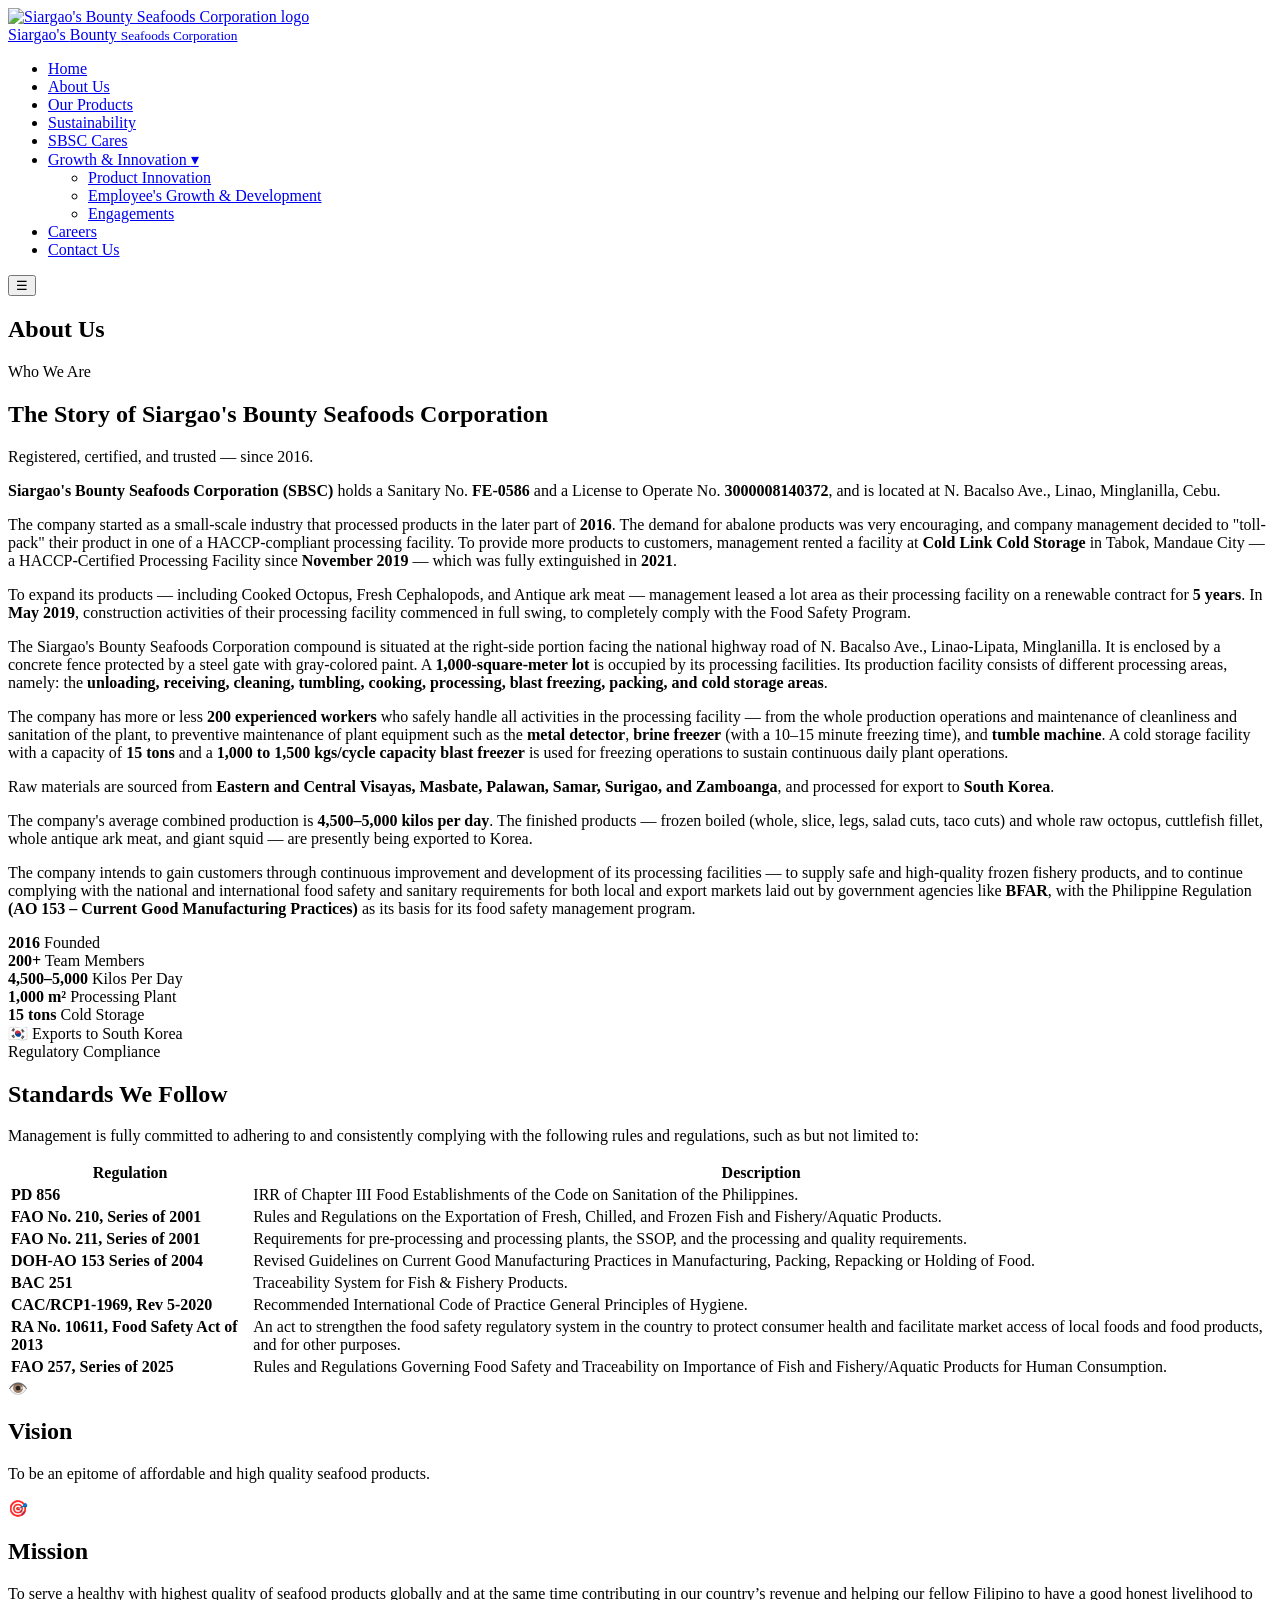
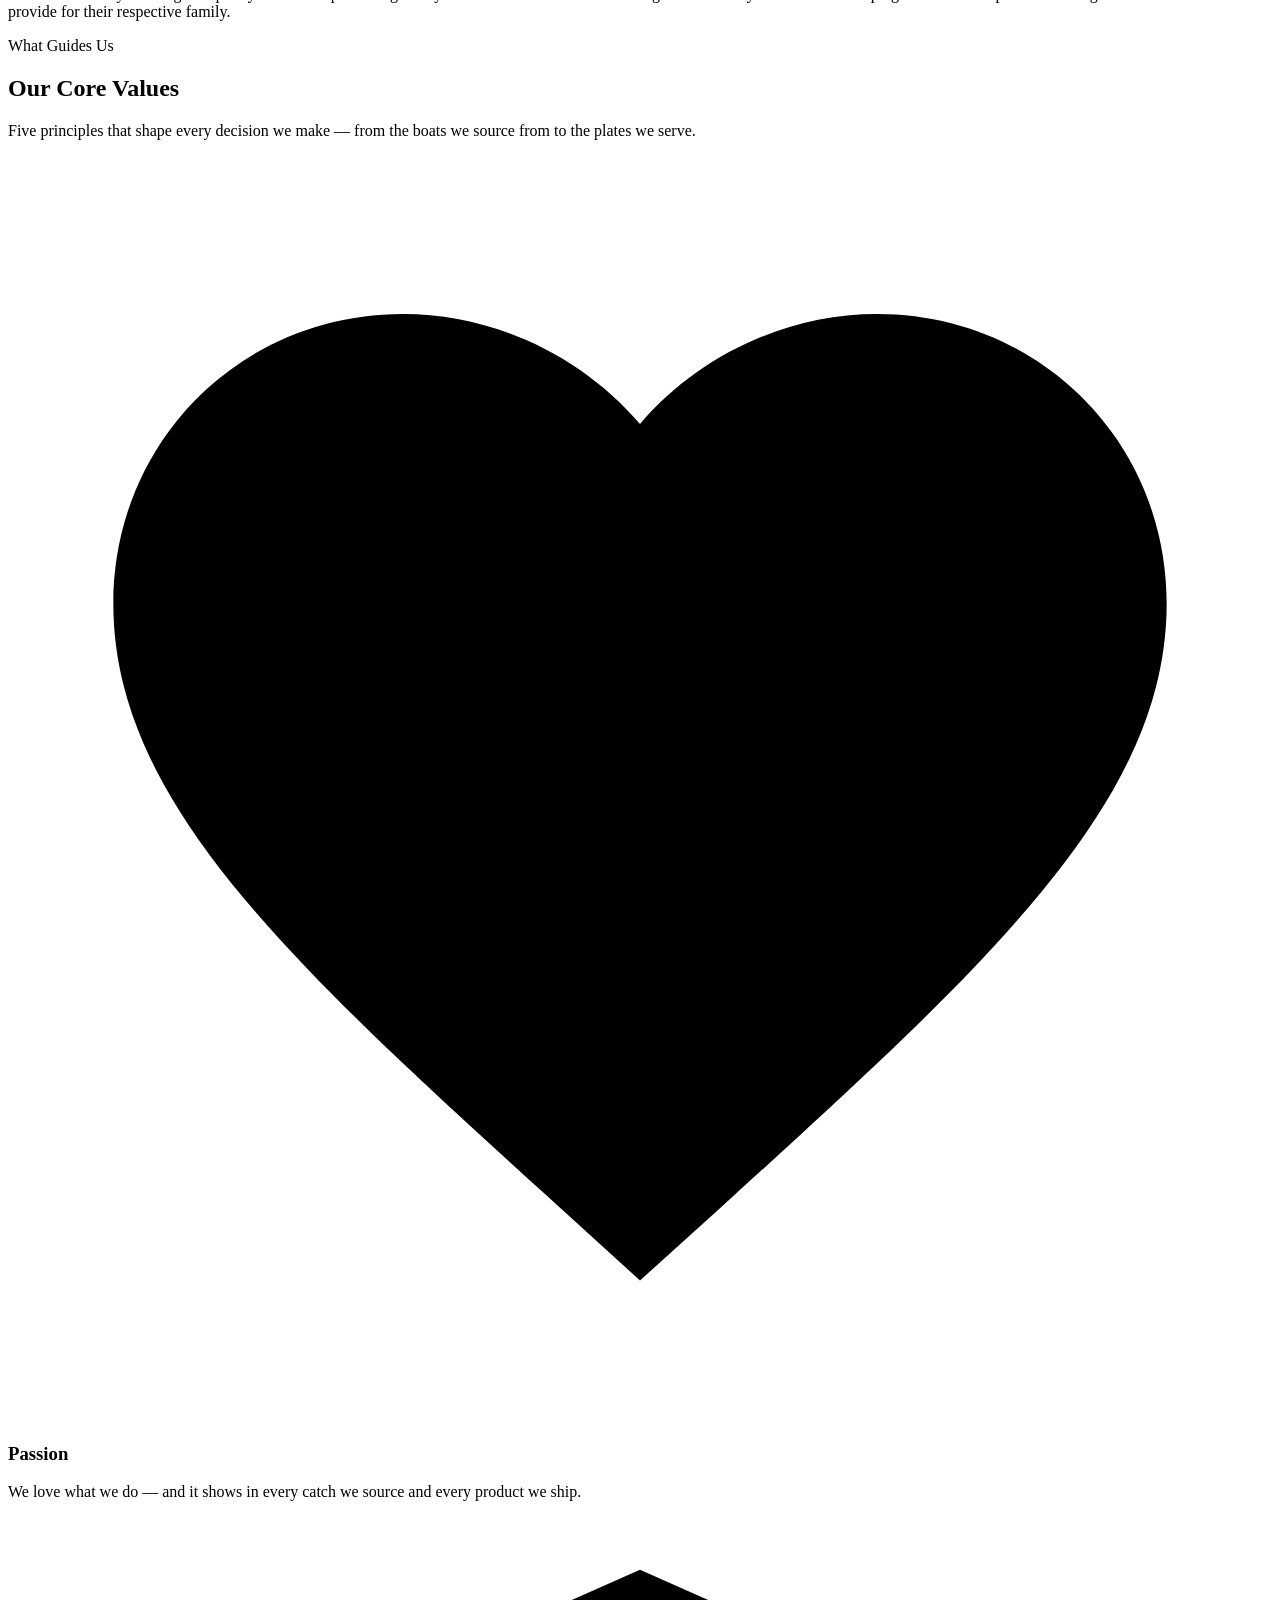
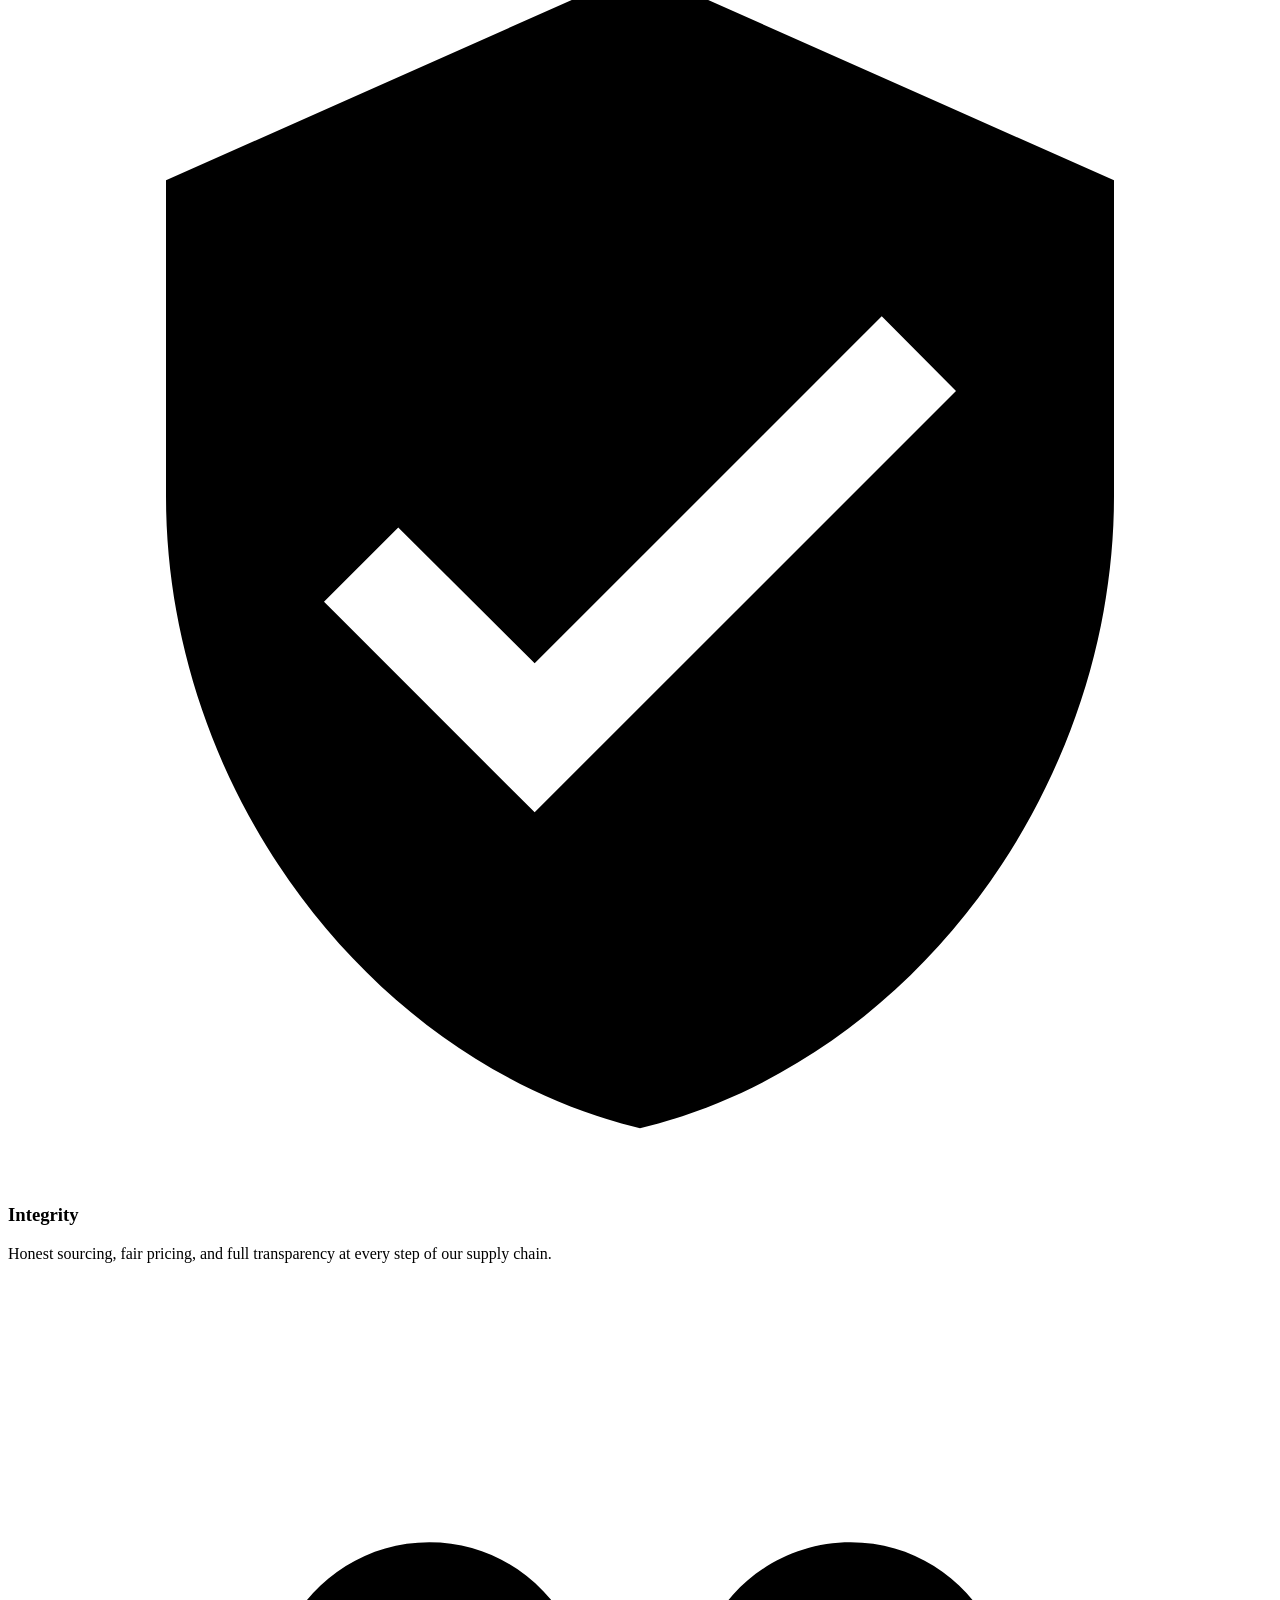
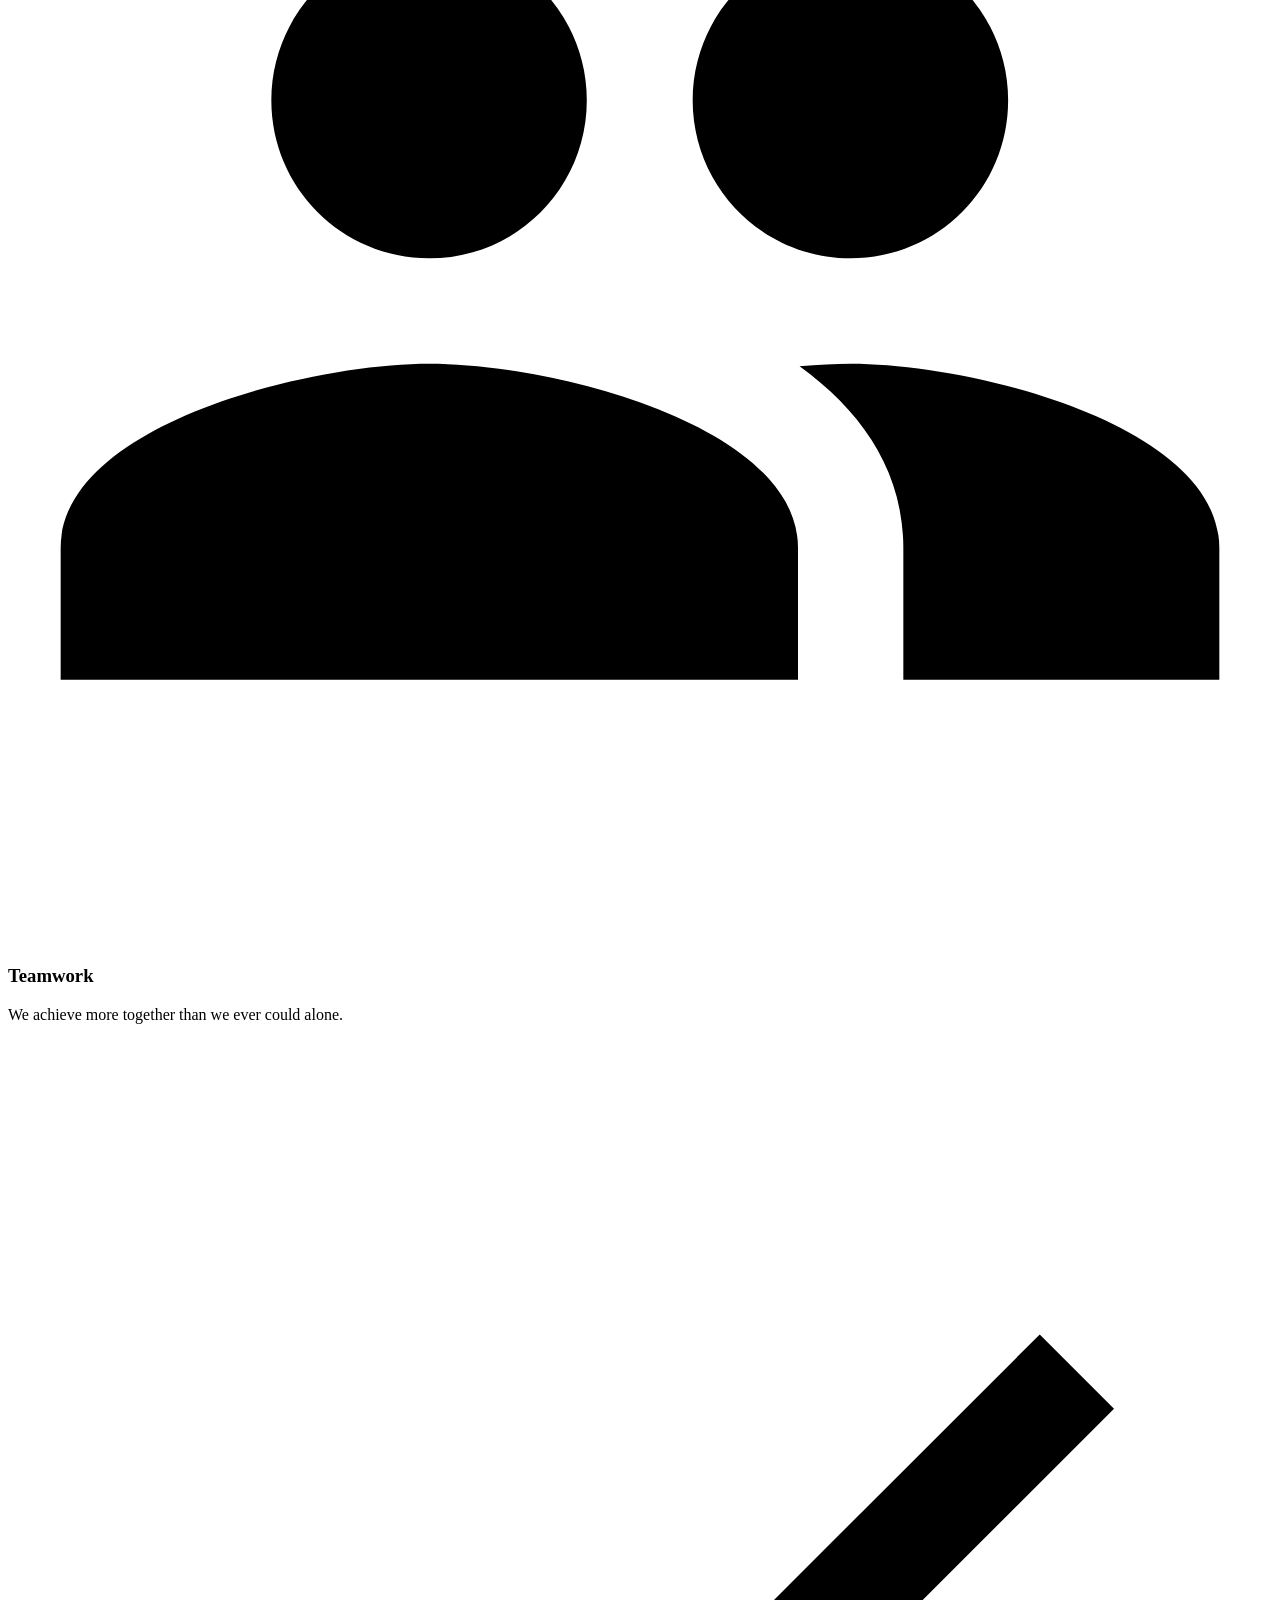
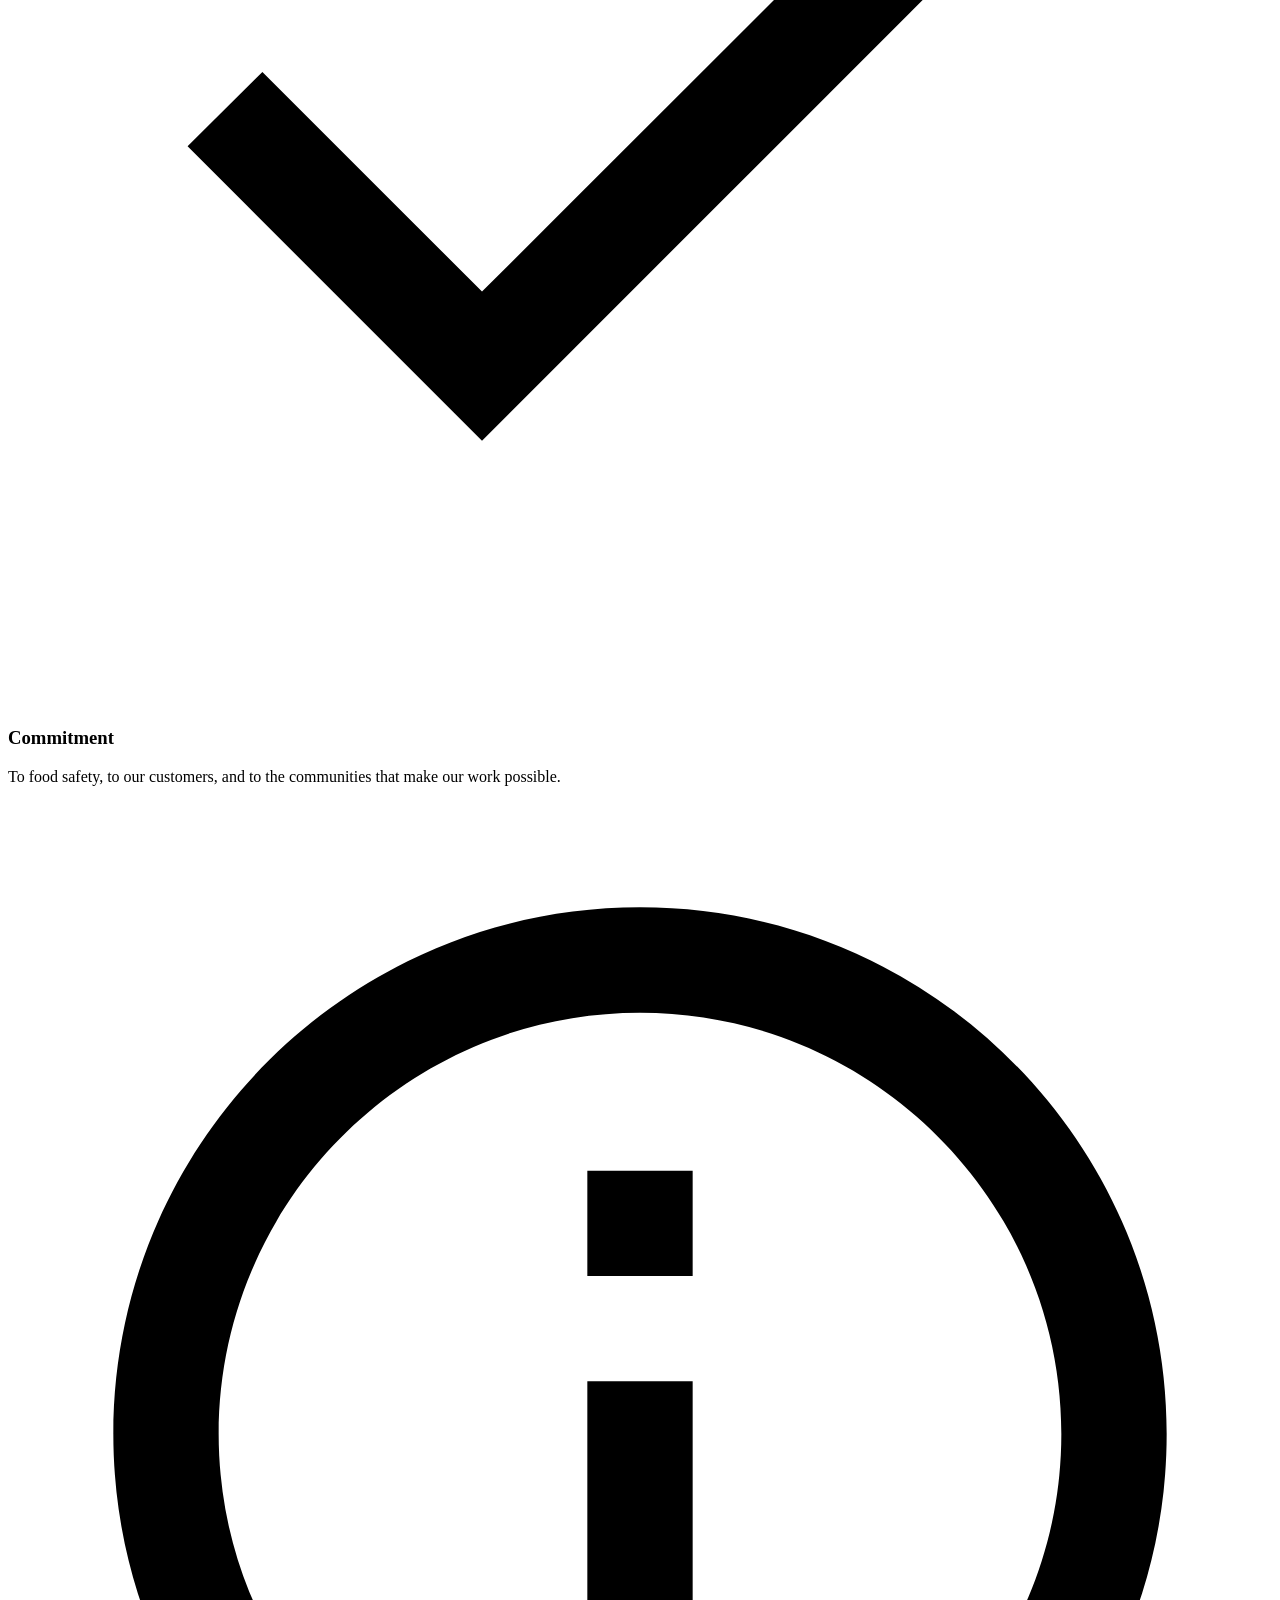
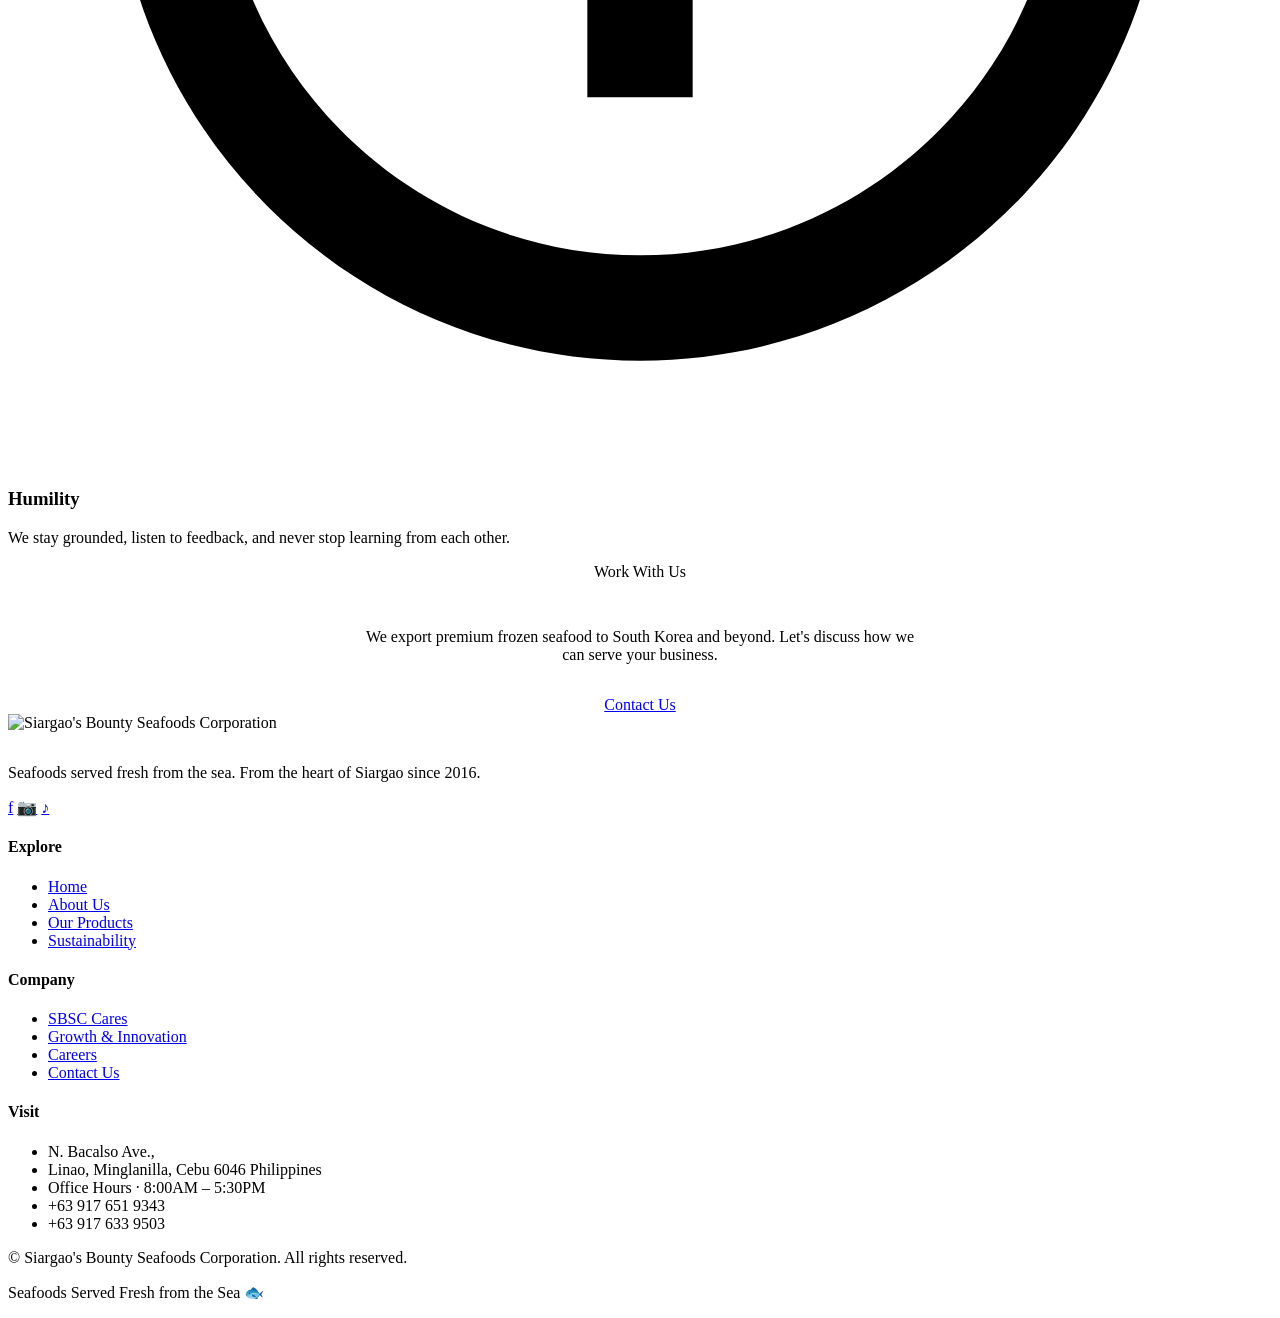
==== about.html @ be19bab7 "Add files via upload" ====
<!DOCTYPE html>
<html lang="en">
<head>
<meta charset="UTF-8" />
<meta name="viewport" content="width=device-width, initial-scale=1.0" />
<title>About Us — Siargao's Bounty Seafoods Corporation</title>
<meta name="description" content="The story of Siargao's Bounty Seafoods Corporation — a HACCP-compliant seafood processor and exporter based in Siargao and Cebu, Philippines." />
<link rel="stylesheet" href="css/style.css" />
</head>
<body>

<!-- HEADER -->
<header>
  <nav>
    <a href="index.html" class="logo">
      <img src="images/logo.png" alt="Siargao's Bounty Seafoods Corporation logo" />
      <div class="logo-text">
        Siargao's <span>Bounty</span>
        <small>Seafoods Corporation</small>
      </div>
    </a>
<ul class="nav-links">
  <li><a href="index.html">Home</a></li>
  <li><a href="about.html" class="active">About Us</a></li>
  <li><a href="products.html">Our Products</a></li>
  <li><a href="sustainability.html">Sustainability</a></li>
  <li><a href="cares.html">SBSC Cares</a></li>
  <li class="nav-dropdown">
    <a href="growth-product.html" class="nav-dropdown-toggle">
      Growth &amp; Innovation <span class="dropdown-caret">▾</span>
    </a>
<ul class="nav-dropdown-menu">
  <li><a href="growth-product.html">Product Innovation</a></li>
  <li><a href="growth-employee.html">Employee's Growth &amp; Development</a></li>
  <li><a href="growth-engage.html">Engagements</a></li>
</ul>
  </li>
  <li><a href="careers.html">Careers</a></li>
  <li><a href="contact.html" class="nav-cta">Contact Us</a></li>
</ul>
    <button class="menu-toggle" aria-label="Menu">☰</button>
  </nav>
</header>

<!-- PAGE HERO -->
<section class="page-hero-simple">
  <div class="container">
    <h1>About Us</h1>
  </div>
</section>

<!-- ⭐ COMPANY STORY ⭐ -->
<section class="about-story">
  <div class="container">
    <div class="section-head reveal">
      <span class="eyebrow">Who We Are</span>
      <h2>The Story of Siargao's Bounty Seafoods Corporation</h2>
      <p>Registered, certified, and trusted — since 2016.</p>
    </div>

    <div class="story-content reveal">

      <p>
        <strong>Siargao's Bounty Seafoods Corporation (SBSC)</strong> holds a Sanitary No. <strong>FE-0586</strong> and a License to Operate No. <strong>3000008140372</strong>, and is located at N. Bacalso Ave., Linao, Minglanilla, Cebu.
      </p>

      <p>
        The company started as a small-scale industry that processed products in the later part of <strong>2016</strong>. The demand for abalone products was very encouraging, and company management decided to "toll-pack" their product in one of a HACCP-compliant processing facility. To provide more products to customers, management rented a facility at <strong>Cold Link Cold Storage</strong> in Tabok, Mandaue City — a HACCP-Certified Processing Facility since <strong>November 2019</strong> — which was fully extinguished in <strong>2021</strong>.
      </p>

      <p>
        To expand its products — including Cooked Octopus, Fresh Cephalopods, and Antique ark meat — management leased a lot area as their processing facility on a renewable contract for <strong>5 years</strong>. In <strong>May 2019</strong>, construction activities of their processing facility commenced in full swing, to completely comply with the Food Safety Program.
      </p>

      <p>
        The Siargao's Bounty Seafoods Corporation compound is situated at the right-side portion facing the national highway road of N. Bacalso Ave., Linao-Lipata, Minglanilla. It is enclosed by a concrete fence protected by a steel gate with gray-colored paint. A <strong>1,000-square-meter lot</strong> is occupied by its processing facilities. Its production facility consists of different processing areas, namely: the <strong>unloading, receiving, cleaning, tumbling, cooking, processing, blast freezing, packing, and cold storage areas</strong>.
      </p>

      <p>
        The company has more or less <strong>200 experienced workers</strong> who safely handle all activities in the processing facility — from the whole production operations and maintenance of cleanliness and sanitation of the plant, to preventive maintenance of plant equipment such as the <strong>metal detector</strong>, <strong>brine freezer</strong> (with a 10–15 minute freezing time), and <strong>tumble machine</strong>. A cold storage facility with a capacity of <strong>15 tons</strong> and a <strong>1,000 to 1,500 kgs/cycle capacity blast freezer</strong> is used for freezing operations to sustain continuous daily plant operations.
      </p>

      <p>
        Raw materials are sourced from <strong>Eastern and Central Visayas, Masbate, Palawan, Samar, Surigao, and Zamboanga</strong>, and processed for export to <strong>South Korea</strong>.
      </p>

      <p>
        The company's average combined production is <strong>4,500–5,000 kilos per day</strong>. The finished products — frozen boiled (whole, slice, legs, salad cuts, taco cuts) and whole raw octopus, cuttlefish fillet, whole antique ark meat, and giant squid — are presently being exported to Korea.
      </p>

      <p>
        The company intends to gain customers through continuous improvement and development of its processing facilities — to supply safe and high-quality frozen fishery products, and to continue complying with the national and international food safety and sanitary requirements for both local and export markets laid out by government agencies like <strong>BFAR</strong>, with the Philippine Regulation <strong>(AO 153 – Current Good Manufacturing Practices)</strong> as its basis for its food safety management program.
      </p>

    </div>

    <!-- Key Stats -->
    <div class="about-stats reveal">
      <div class="stat-card">
        <strong>2016</strong>
        <span>Founded</span>
      </div>
      <div class="stat-card">
        <strong>200+</strong>
        <span>Team Members</span>
      </div>
      <div class="stat-card">
        <strong>4,500–5,000</strong>
        <span>Kilos Per Day</span>
      </div>
      <div class="stat-card">
        <strong>1,000 m²</strong>
        <span>Processing Plant</span>
      </div>
      <div class="stat-card">
        <strong>15 tons</strong>
        <span>Cold Storage</span>
      </div>
      <div class="stat-card">
        <strong>🇰🇷</strong>
        <span>Exports to South Korea</span>
      </div>
    </div>

  </div>
</section>

<!-- ⭐ REGULATORY COMPLIANCE ⭐ -->
<section class="compliance-section">
  <div class="container">
    <div class="section-head reveal">
      <span class="eyebrow">Regulatory Compliance</span>
      <h2>Standards We Follow</h2>
      <p>Management is fully committed to adhering to and consistently complying with the following rules and regulations, such as but not limited to:</p>
    </div>

    <div class="compliance-table-wrap reveal">
      <table class="compliance-table">
        <thead>
          <tr>
            <th>Regulation</th>
            <th>Description</th>
          </tr>
        </thead>
        <tbody>
          <tr>
            <td><strong>PD 856</strong></td>
            <td>IRR of Chapter III Food Establishments of the Code on Sanitation of the Philippines.</td>
          </tr>
          <tr>
            <td><strong>FAO No. 210, Series of 2001</strong></td>
            <td>Rules and Regulations on the Exportation of Fresh, Chilled, and Frozen Fish and Fishery/Aquatic Products.</td>
          </tr>
          <tr>
            <td><strong>FAO No. 211, Series of 2001</strong></td>
            <td>Requirements for pre-processing and processing plants, the SSOP, and the processing and quality requirements.</td>
          </tr>
          <tr>
            <td><strong>DOH-AO 153 Series of 2004</strong></td>
            <td>Revised Guidelines on Current Good Manufacturing Practices in Manufacturing, Packing, Repacking or Holding of Food.</td>
          </tr>
          <tr>
            <td><strong>BAC 251</strong></td>
            <td>Traceability System for Fish &amp; Fishery Products.</td>
          </tr>
          <tr>
            <td><strong>CAC/RCP1-1969, Rev 5-2020</strong></td>
            <td>Recommended International Code of Practice General Principles of Hygiene.</td>
          </tr>
          <tr>
            <td><strong>RA No. 10611, Food Safety Act of 2013</strong></td>
            <td>An act to strengthen the food safety regulatory system in the country to protect consumer health and facilitate market access of local foods and food products, and for other purposes.</td>
          </tr>
          <tr>
            <td><strong>FAO 257, Series of 2025</strong></td>
            <td>Rules and Regulations Governing Food Safety and Traceability on Importance of Fish and Fishery/Aquatic Products for Human Consumption.</td>
          </tr>
        </tbody>
      </table>
    </div>
  </div>
</section>

<!-- ⭐ VISION & MISSION ⭐ -->
<section class="vm-section">
  <div class="container">
    <div class="vm-grid">
      <div class="vm-card reveal">
        <div class="vm-icon">👁️</div>
        <h2>Vision</h2>
        <p>To be an epitome of affordable and high quality seafood products.</p>
      </div>
      <div class="vm-card reveal">
        <div class="vm-icon">🎯</div>
        <h2>Mission</h2>
        <p>To serve a healthy with highest quality of seafood products globally and at the same time contributing in our country’s revenue and helping our fellow Filipino to have a good honest livelihood to provide for their respective family.</p>
      </div>
    </div>
  </div>
</section>

<!-- ⭐ CORE VALUES ⭐ -->
<section class="core-values">
  <div class="container">
    <div class="section-head reveal">
      <span class="eyebrow">What Guides Us</span>
      <h2>Our Core Values</h2>
      <p>Five principles that shape every decision we make — from the boats we source from to the plates we serve.</p>
    </div>

    <div class="values-grid reveal">

      <div class="value-card">
        <div class="value-icon">
          <svg viewBox="0 0 24 24" fill="currentColor"><path d="M12 21.35l-1.45-1.32C5.4 15.36 2 12.28 2 8.5 2 5.42 4.42 3 7.5 3c1.74 0 3.41.81 4.5 2.09C13.09 3.81 14.76 3 16.5 3 19.58 3 22 5.42 22 8.5c0 3.78-3.4 6.86-8.55 11.54L12 21.35z"/></svg>
        </div>
        <h3>Passion</h3>
        <p>We love what we do — and it shows in every catch we source and every product we ship.</p>
      </div>

      <div class="value-card">
        <div class="value-icon">
          <svg viewBox="0 0 24 24" fill="currentColor"><path d="M12 1L3 5v6c0 5.55 3.84 10.74 9 12 5.16-1.26 9-6.45 9-12V5l-9-4zm-2 16l-4-4 1.41-1.41L10 14.17l6.59-6.59L18 9l-8 8z"/></svg>
        </div>
        <h3>Integrity</h3>
        <p>Honest sourcing, fair pricing, and full transparency at every step of our supply chain.</p>
      </div>

      <div class="value-card">
        <div class="value-icon">
          <svg viewBox="0 0 24 24" fill="currentColor"><path d="M16 11c1.66 0 2.99-1.34 2.99-3S17.66 5 16 5c-1.66 0-3 1.34-3 3s1.34 3 3 3zm-8 0c1.66 0 2.99-1.34 2.99-3S9.66 5 8 5C6.34 5 5 6.34 5 8s1.34 3 3 3zm0 2c-2.33 0-7 1.17-7 3.5V19h14v-2.5c0-2.33-4.67-3.5-7-3.5zm8 0c-.29 0-.62.02-.97.05 1.16.84 1.97 1.97 1.97 3.45V19h6v-2.5c0-2.33-4.67-3.5-7-3.5z"/></svg>
        </div>
        <h3>Teamwork</h3>
        <p>We achieve more together than we ever could alone.</p>
      </div>

      <div class="value-card">
        <div class="value-icon">
          <svg viewBox="0 0 24 24" fill="currentColor"><path d="M9 16.17L4.83 12l-1.42 1.41L9 19 21 7l-1.41-1.41z"/></svg>
        </div>
        <h3>Commitment</h3>
        <p>To food safety, to our customers, and to the communities that make our work possible.</p>
      </div>

      <div class="value-card">
        <div class="value-icon">
          <svg viewBox="0 0 24 24" fill="currentColor"><path d="M12 2C6.48 2 2 6.48 2 12s4.48 10 10 10 10-4.48 10-10S17.52 2 12 2zm0 18c-4.41 0-8-3.59-8-8s3.59-8 8-8 8 3.59 8 8-3.59 8-8 8zm-1-5h2v2h-2zm0-8h2v6h-2z" transform="rotate(180 12 12)"/></svg>
        </div>
        <h3>Humility</h3>
        <p>We stay grounded, listen to feedback, and never stop learning from each other.</p>
      </div>

    </div>
  </div>
</section>

<!-- ⭐ CTA ⭐ -->
<section class="bg-ocean">
  <div class="container" style="text-align:center;">
    <span class="eyebrow">Work With Us</span>
    <h2 style="color:white; max-width:720px; margin:0 auto 20px;">Looking For A Reliable Seafood Supplier?</h2>
    <p style="max-width:560px; margin:0 auto 32px;">We export premium frozen seafood to South Korea and beyond. Let's discuss how we can serve your business.</p>
    <a href="contact.html" class="btn btn-primary">Contact Us</a>
  </div>
</section>

<!-- FOOTER -->
<footer>
  <div class="container">
    <div class="footer-grid">
      <div class="footer-brand">
        <img src="images/logo.png" alt="Siargao's Bounty Seafoods Corporation" style="height:80px; width:auto; margin-bottom:16px;" />
        <p>Seafoods served fresh from the sea. From the heart of Siargao since 2016.</p>
        <div class="socials">
          <a href="#" aria-label="Facebook">f</a>
          <a href="#" aria-label="Instagram">📷</a>
          <a href="#" aria-label="TikTok">♪</a>
        </div>
      </div>
      <div>
        <h4>Explore</h4>
        <ul>
          <li><a href="index.html">Home</a></li>
          <li><a href="about.html">About Us</a></li>
          <li><a href="products.html">Our Products</a></li>
          <li><a href="sustainability.html">Sustainability</a></li>
        </ul>
      </div>
      <div>
        <h4>Company</h4>
        <ul>
          <li><a href="cares.html">SBSC Cares</a></li>
          <li><a href="growth-product.html">Growth & Innovation</a></li>
          <li><a href="careers.html">Careers</a></li>
          <li><a href="contact.html">Contact Us</a></li>
        </ul>
      </div>
      <div>
        <h4>Visit</h4>
        <ul>
          <li>N. Bacalso Ave., </li>
          <li>Linao,  Minglanilla, Cebu 6046 Philippines</li>
          <li>Office Hours · 8:00AM – 5:30PM</li>
          <li>+63 917 651 9343</li>
          <li>+63 917 633 9503</li>
        </ul>
      </div>
    </div>
    <div class="footer-bottom">
      <p>© <span id="year"></span> Siargao's Bounty Seafoods Corporation. All rights reserved.</p>
      <p>Seafoods Served Fresh from the Sea 🐟</p>
    </div>
  </div>
</footer>

<script src="js/main.js"></script>
</body>
</html>
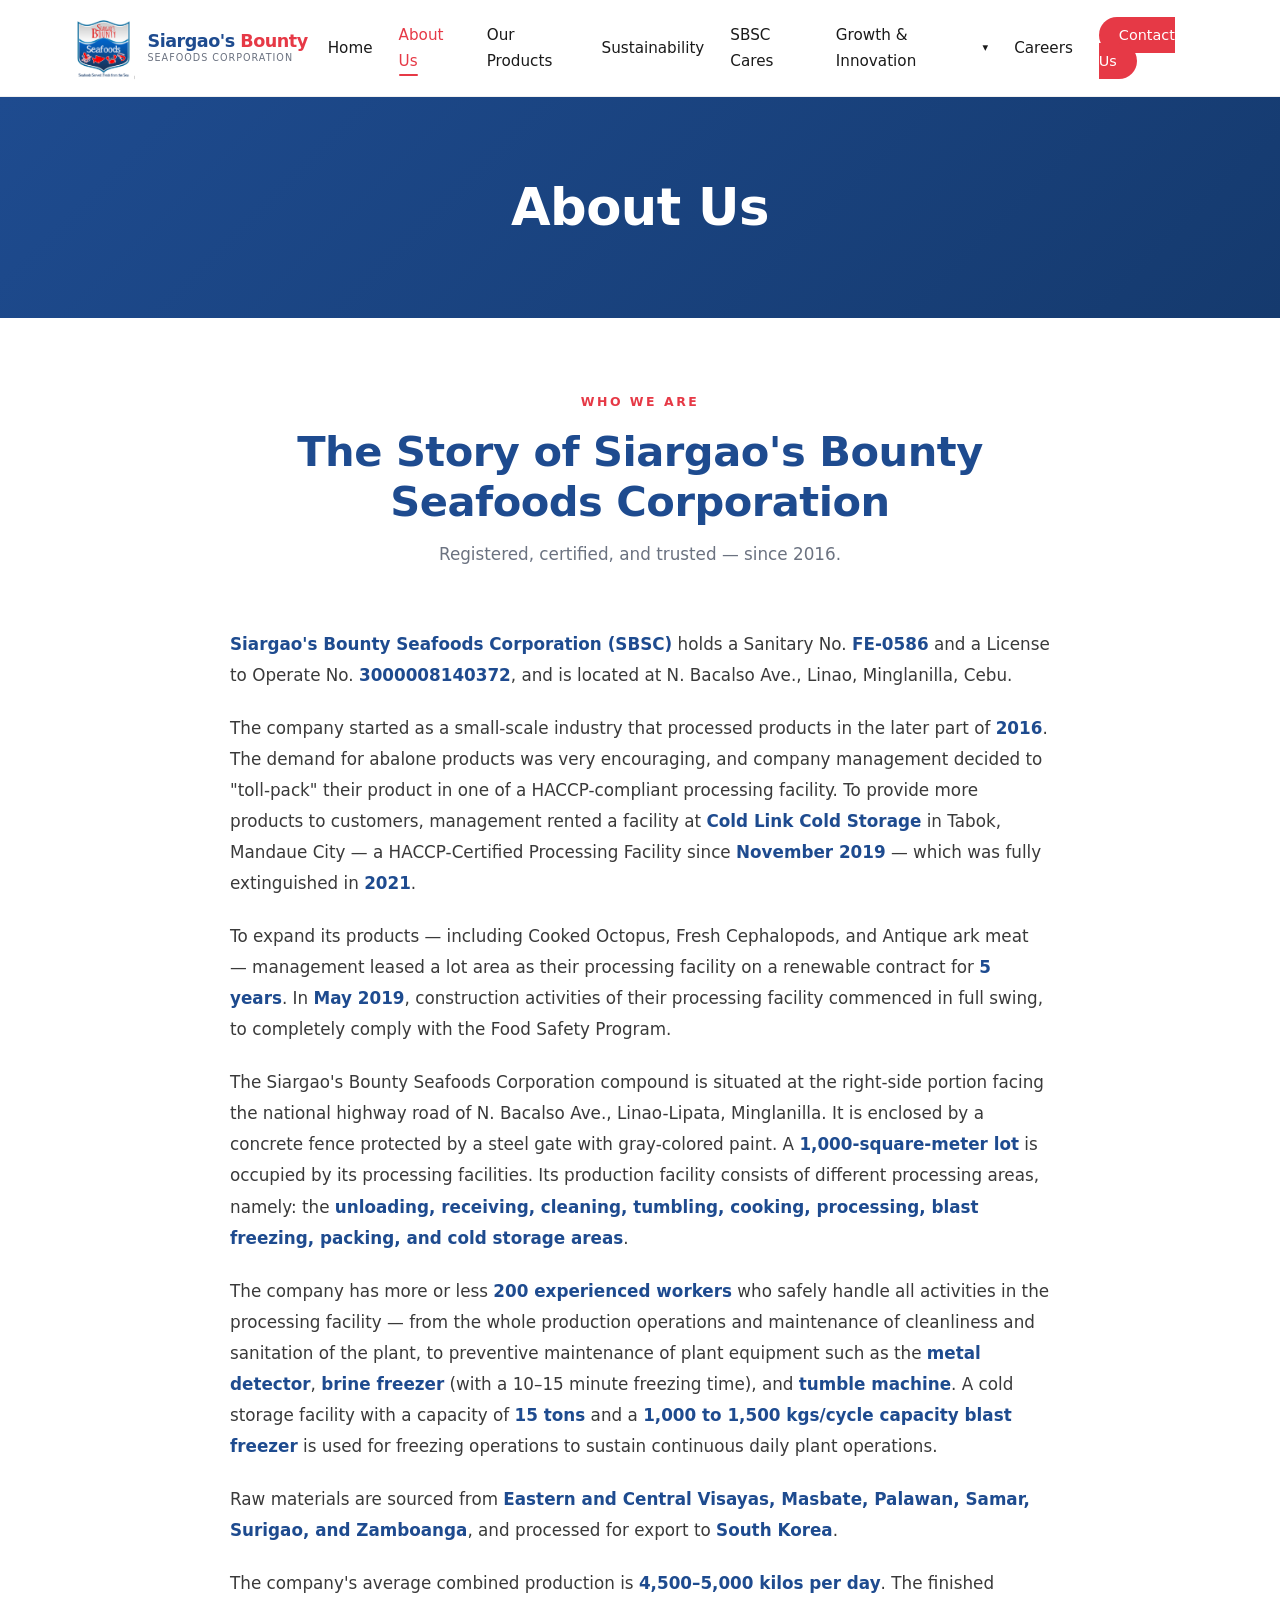
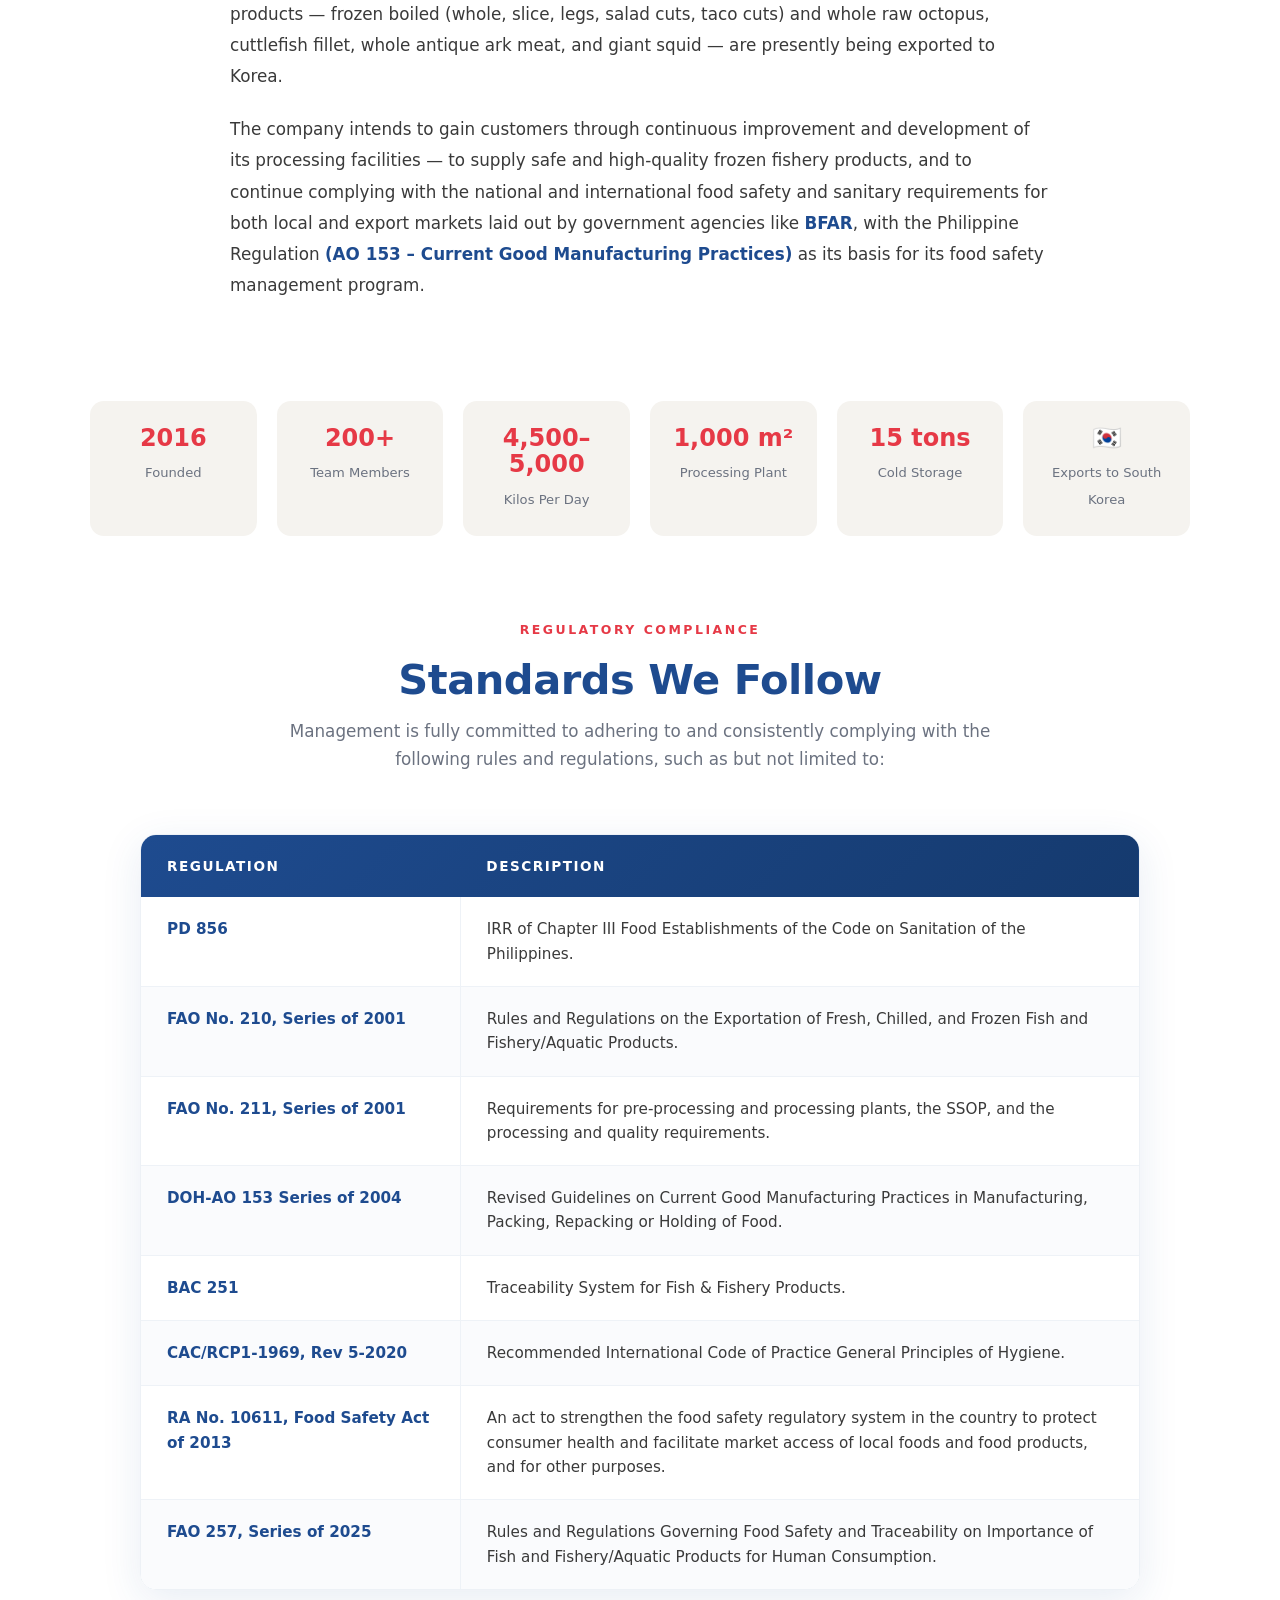
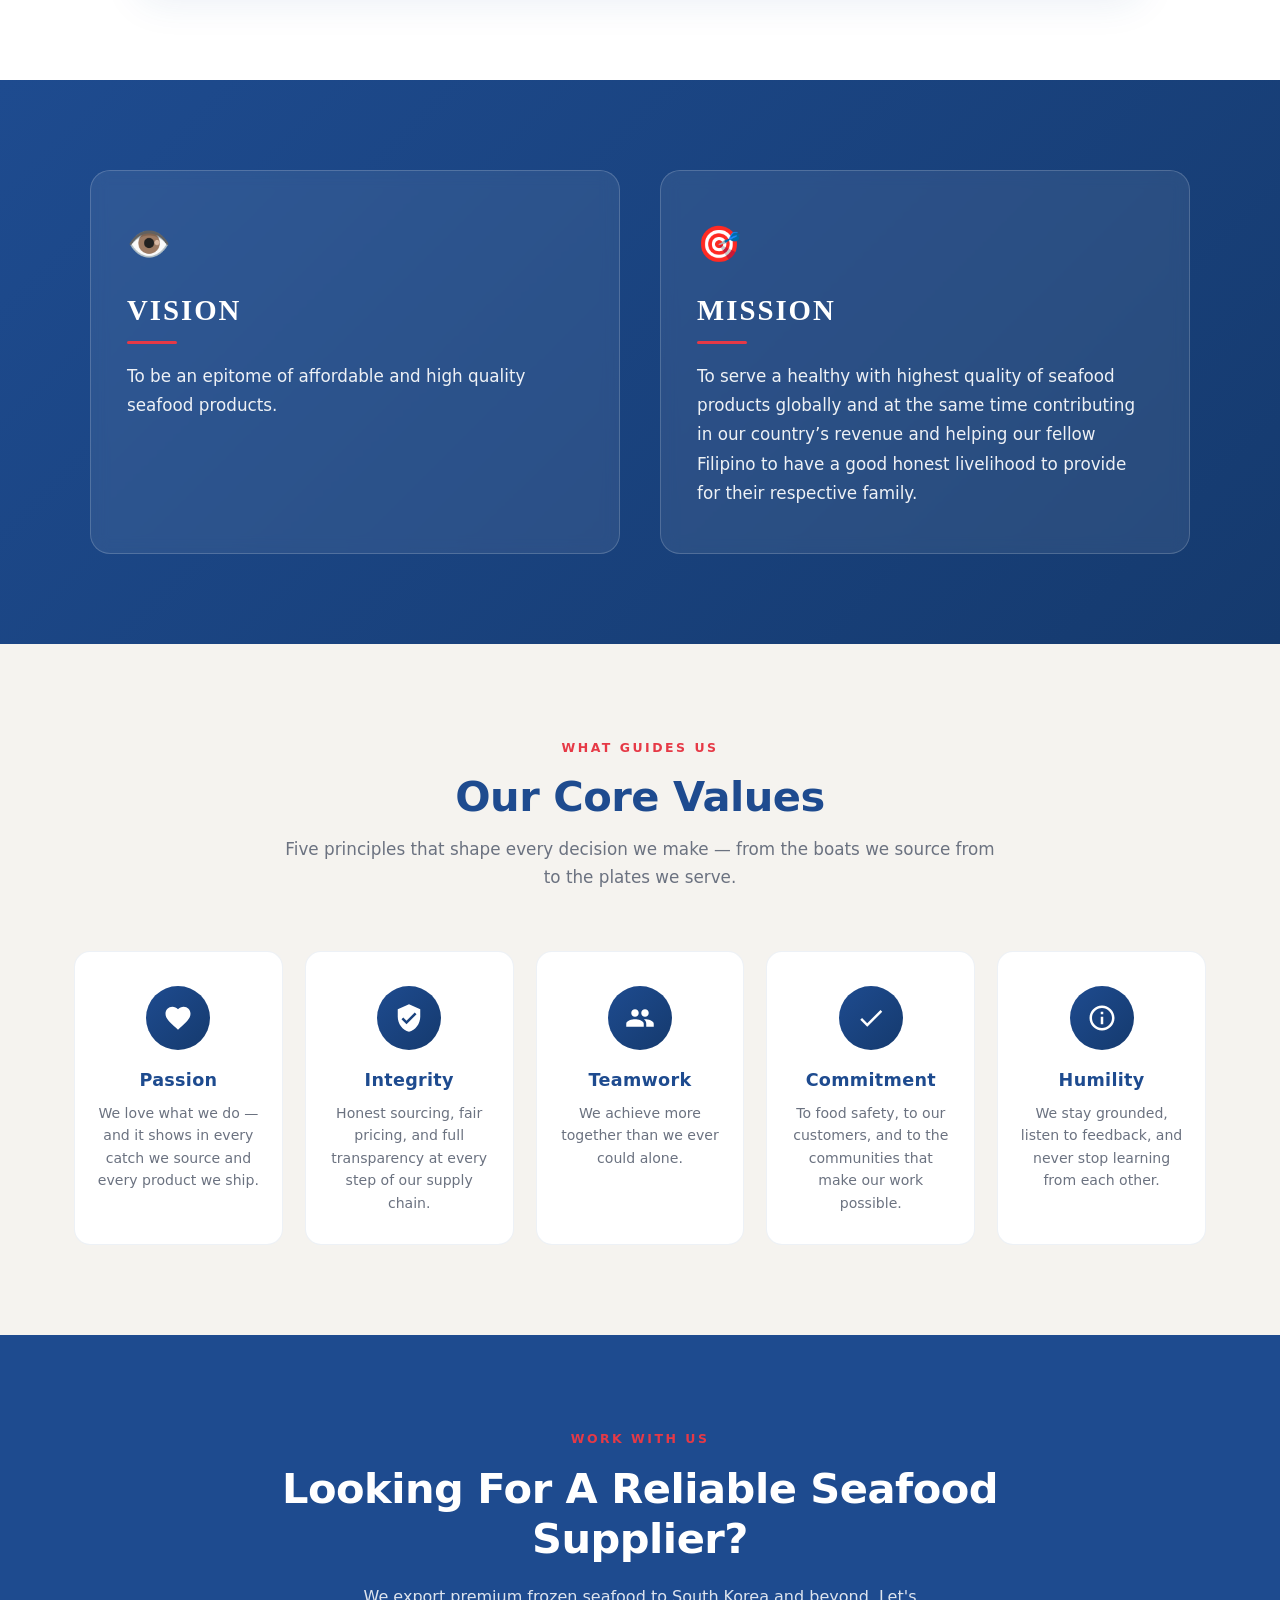
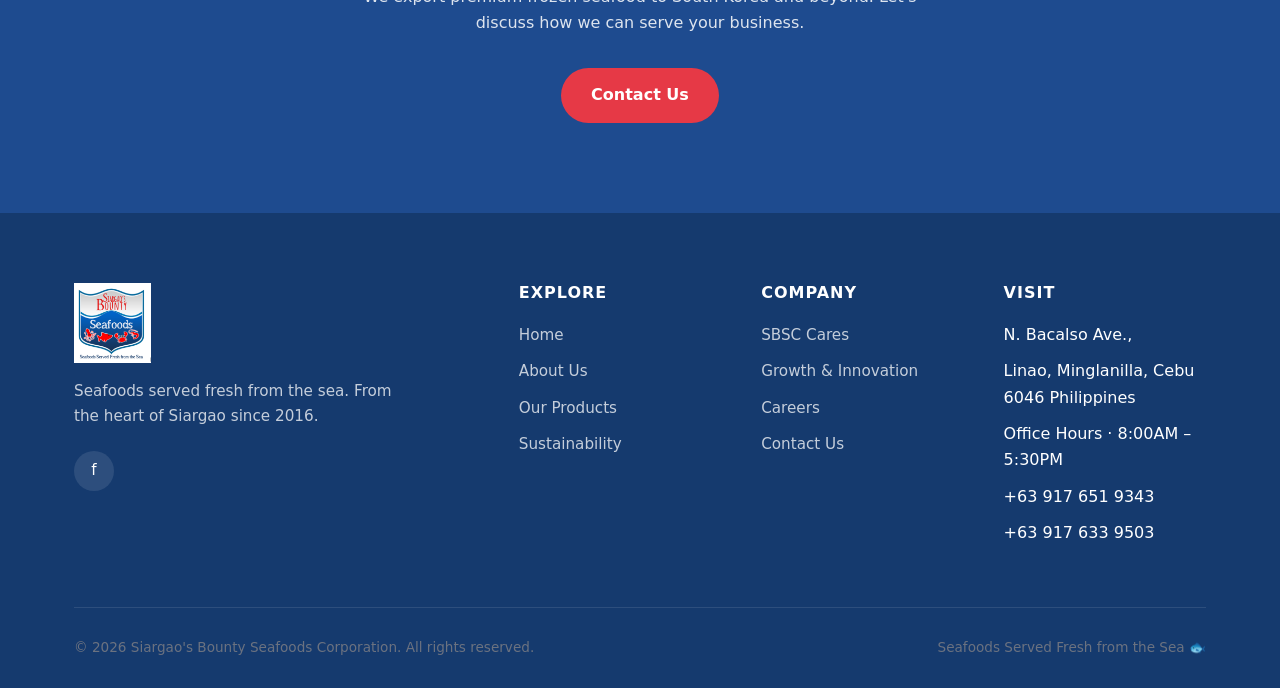
==== commit 5a500804: "Add files via upload" ====
--- a/about.html
+++ b/about.html
@@ -272,9 +272,7 @@
         <img src="images/logo.png" alt="Siargao's Bounty Seafoods Corporation" style="height:80px; width:auto; margin-bottom:16px;" />
         <p>Seafoods served fresh from the sea. From the heart of Siargao since 2016.</p>
         <div class="socials">
-          <a href="#" aria-label="Facebook">f</a>
-          <a href="#" aria-label="Instagram">📷</a>
-          <a href="#" aria-label="TikTok">♪</a>
+           <a href="https://www.facebook.com/share/1DqzZ6yVd7/" target="_blank" rel="noopener" aria-label="Facebook">f</a>
         </div>
       </div>
       <div>
--- a/css/style.css
+++ b/css/style.css
@@ -0,0 +1,2688 @@
+
+
+:root {
+  --ocean: #1e4b8f;         /* logo blue */
+  --ocean-dark: #153a6e;    /* deeper blue */
+  --ocean-light: #2d6bc9;   /* lighter blue */
+  --coral: #e63946;         /* logo red */
+  --coral-dark: #c92a37;    /* darker red */
+  --sand: #f5f3ef;          /* soft cream */
+  --sand-dark: #e8e4dc;
+  --ink: #1a1a1a;
+  --muted: #6b7280;
+  --white: #ffffff;
+  --radius: 14px;
+  --radius-lg: 24px;
+  --shadow: 0 10px 30px rgba(30, 75, 143, 0.15);
+  --shadow-lg: 0 20px 50px rgba(30, 75, 143, 0.22);
+  --transition: 0.3s ease;
+}
+
+* { margin: 0; padding: 0; box-sizing: border-box; }
+html { scroll-behavior: smooth; }
+body {
+  font-family: 'Segoe UI', system-ui, -apple-system, sans-serif;
+  color: var(--ink);
+  background: var(--white);
+  line-height: 1.65;
+}
+img { max-width: 100%; display: block; }
+a { color: inherit; text-decoration: none; }
+ul { list-style: none; }
+
+/* ---------- TYPOGRAPHY ---------- */
+h1, h2, h3, h4 { line-height: 1.2; letter-spacing: -0.5px; }
+h1 { font-size: clamp(2.2rem, 5vw, 3.75rem); font-weight: 800; }
+h2 { font-size: clamp(1.8rem, 3.5vw, 2.6rem); font-weight: 800; color: var(--ocean); }
+h3 { font-size: clamp(1.2rem, 2vw, 1.5rem); font-weight: 700; color: var(--ocean); }
+p { color: var(--muted); }
+
+.eyebrow {
+  color: var(--coral);
+  font-weight: 700;
+  text-transform: uppercase;
+  letter-spacing: 2.5px;
+  font-size: 0.78rem;
+  margin-bottom: 14px;
+  display: inline-block;
+}
+
+/* ---------- LAYOUT ---------- */
+.container { max-width: 1180px; margin: 0 auto; padding: 0 24px; }
+section { padding: 90px 0; }
+.section-head { text-align: center; margin-bottom: 60px; max-width: 720px; margin-left: auto; margin-right: auto; }
+.section-head p { margin-top: 14px; font-size: 1.05rem; }
+
+.bg-sand { background: var(--sand); }
+.bg-ocean { background: var(--ocean); color: white; }
+.bg-ocean h2, .bg-ocean h3, .bg-ocean .eyebrow { color: white; }
+.bg-ocean .eyebrow { color: var(--coral); }
+.bg-ocean p { color: rgba(255,255,255,0.85); }
+
+/* ---------- BUTTONS ---------- */
+.btn {
+  display: inline-block;
+  padding: 14px 30px;
+  border-radius: 999px;
+  font-weight: 600;
+  font-size: 1rem;
+  transition: all var(--transition);
+  cursor: pointer;
+  border: none;
+  text-align: center;
+}
+.btn-primary { background: var(--coral); color: white; }
+.btn-primary:hover { background: var(--coral-dark); transform: translateY(-2px); box-shadow: 0 8px 20px rgba(255,107,74,0.4); }
+.btn-ghost { background: transparent; color: white; border: 2px solid rgba(255,255,255,0.7); }
+.btn-ghost:hover { background: rgba(255,255,255,0.15); }
+.btn-outline { background: transparent; color: var(--ocean); border: 2px solid var(--ocean); }
+.btn-outline:hover { background: var(--ocean); color: white; }
+.btn-row { display: flex; gap: 14px; flex-wrap: wrap; }
+
+/* ---------- HEADER / NAV ---------- */
+header {
+  position: sticky; top: 0; z-index: 1000;
+  background: rgba(255,255,255,0.97);
+  backdrop-filter: blur(10px);
+  border-bottom: 1px solid rgba(0,0,0,0.06);
+}
+nav {
+  max-width: 1180px; margin: 0 auto;
+  display: flex; align-items: center; justify-content: space-between;
+  padding: 16px 24px;
+  gap: 20px;
+}
+.logo {
+  display: flex;
+  align-items: center;
+  gap: 12px;
+  flex-shrink: 0;
+  text-decoration: none;
+}
+.logo img {
+  height: 64px;
+  width: auto;
+  display: block;
+}
+.logo-text {
+  font-size: 1.1rem;
+  font-weight: 800;
+  color: var(--ocean);
+  line-height: 1.1;
+  letter-spacing: -0.5px;
+}
+.logo-text span { color: var(--coral); }
+.logo-text small {
+  display: block;
+  font-size: 0.6rem;
+  font-weight: 500;
+  color: var(--muted);
+  letter-spacing: 1px;
+  text-transform: uppercase;
+  margin-top: 2px;
+}
+
+@media (max-width: 520px) {
+  .logo img { height: 48px; }
+  .logo-text { font-size: 0.95rem; }
+}
+
+.nav-links { display: flex; gap: 26px; align-items: center; }
+.nav-links a {
+  font-weight: 500; font-size: 0.95rem;
+  color: var(--ink); transition: color var(--transition);
+  position: relative;
+}
+.nav-links a:hover, .nav-links a.active { color: var(--coral); }
+.nav-links a.active::after {
+  content: ''; position: absolute;
+  bottom: -6px; left: 0; right: 0;
+  height: 2px; background: var(--coral); border-radius: 2px;
+}
+.nav-cta {
+  background: var(--coral); color: white !important;
+  padding: 10px 20px; border-radius: 999px;
+  font-weight: 600; font-size: 0.9rem !important;
+}
+.nav-cta:hover { background: var(--coral-dark); }
+.nav-cta::after { display: none !important; }
+
+.menu-toggle {
+  display: none;
+  font-size: 1.6rem;
+  background: none; border: none; cursor: pointer;
+  color: var(--ocean);
+}
+
+/* ---------- BANNER HERO (Home) ---------- */
+.banner-hero {
+  width: 100%;
+  padding: 24px;
+  background: #ffffff;
+  display: flex;
+  justify-content: center;
+  align-items: center;
+}
+
+.banner-hero-inner {
+  width: 100%;
+  max-width: 1100px; /* keeps it sharp — don't stretch beyond this */
+  border-radius: 14px;
+  overflow: hidden;
+  box-shadow: 0 15px 40px rgba(30, 75, 143, 0.18);
+}
+
+.banner-hero-inner img {
+  width: 100%;
+  height: auto;
+  display: block;
+}
+
+/* On mobile: let it breathe a bit more */
+@media (max-width: 700px) {
+  .banner-hero {
+    padding: 16px;
+  }
+  .banner-hero-inner {
+    border-radius: 10px;
+  }
+}
+.page-hero-simple {
+  background: linear-gradient(135deg, #1e4b8f 0%, #153a6e 100%);
+  padding: 80px 24px;
+  text-align: center;
+}
+
+.page-hero-simple h1 {
+  color: white;
+  font-size: clamp(2rem, 5vw, 3.2rem);
+  font-weight: 800;
+  letter-spacing: -0.5px;
+  margin: 0;
+}
+
+@media (max-width: 700px) {
+  .page-hero-simple {
+    padding: 60px 20px;
+  }
+}
+
+/* ---------- PHOTO GALLERY GRID ---------- */
+.gallery-grid {
+  display: grid;
+  gap: 22px;
+  grid-template-columns: repeat(auto-fit, minmax(280px, 1fr));
+}
+.gallery-item {
+  position: relative;
+  border-radius: var(--radius);
+  overflow: hidden;
+  background: var(--sand);
+  box-shadow: var(--shadow);
+  transition: transform var(--transition), box-shadow var(--transition);
+  cursor: pointer;
+}
+.gallery-item:hover { transform: translateY(-6px); box-shadow: var(--shadow-lg); }
+.gallery-item img {
+  width: 100%; height: 260px;
+  object-fit: cover;
+  transition: transform 0.5s ease;
+}
+.gallery-item:hover img { transform: scale(1.06); }
+.gallery-caption {
+  padding: 20px 22px 24px;
+  background: white;
+}
+.gallery-caption h4 {
+  color: var(--ocean); font-size: 1.1rem;
+  margin-bottom: 6px; font-weight: 700;
+}
+.gallery-caption p {
+  font-size: 0.9rem; color: var(--muted);
+  line-height: 1.55; margin: 0;
+}
+.gallery-caption .price {
+  display: inline-block;
+  margin-top: 10px;
+  font-weight: 700;
+  color: var(--coral);
+  font-size: 1.05rem;
+}
+.gallery-caption .tag {
+  display: inline-block;
+  font-size: 0.7rem;
+  background: var(--sand);
+  color: var(--ocean);
+  padding: 3px 10px;
+  border-radius: 999px;
+  margin-top: 10px;
+  font-weight: 600;
+  letter-spacing: 0.5px;
+  text-transform: uppercase;
+}
+
+/* Masonry-style featured gallery */
+.featured-gallery {
+  display: grid;
+  grid-template-columns: repeat(4, 1fr);
+  grid-auto-rows: 200px;
+  gap: 16px;
+}
+.featured-gallery .item {
+  position: relative;
+  overflow: hidden;
+  border-radius: var(--radius);
+  cursor: pointer;
+}
+.featured-gallery .item img {
+  width: 100%; height: 100%;
+  object-fit: cover;
+  transition: transform 0.5s ease;
+}
+.featured-gallery .item:hover img { transform: scale(1.08); }
+.featured-gallery .item .overlay {
+  position: absolute;
+  inset: 0;
+  background: linear-gradient(transparent 40%, rgba(10,61,98,0.9));
+  display: flex; align-items: flex-end;
+  padding: 20px;
+  color: white;
+  opacity: 0;
+  transition: opacity var(--transition);
+}
+.featured-gallery .item:hover .overlay { opacity: 1; }
+.featured-gallery .item .overlay h4 { color: white; font-size: 1rem; }
+.featured-gallery .item .overlay p { color: rgba(255,255,255,0.85); font-size: 0.85rem; margin: 0; }
+
+.featured-gallery .item.tall { grid-row: span 2; }
+.featured-gallery .item.wide { grid-column: span 2; }
+
+/* ---------- ABOUT / CONTENT SPLIT ---------- */
+.split {
+  display: grid;
+  gap: 60px;
+  align-items: center;
+  grid-template-columns: 1fr 1fr;
+}
+.split.reverse { direction: rtl; }
+.split.reverse > * { direction: ltr; }
+.split-img {
+  border-radius: var(--radius-lg);
+  overflow: hidden;
+  box-shadow: var(--shadow);
+  aspect-ratio: 4/3;
+}
+.split-img img { width: 100%; height: 100%; object-fit: cover; }
+.split-text h2 { margin-bottom: 18px; }
+.split-text p { margin-bottom: 16px; }
+
+/* ---------- STATS ---------- */
+.stats {
+  display: grid;
+  grid-template-columns: repeat(auto-fit, minmax(140px, 1fr));
+  gap: 30px;
+  margin-top: 40px;
+}
+.stat { text-align: center; }
+.stat strong {
+  display: block;
+  font-size: clamp(1.8rem, 4vw, 2.5rem);
+  color: var(--coral);
+  font-weight: 800;
+  line-height: 1;
+  margin-bottom: 8px;
+}
+.stat span { color: var(--muted); font-size: 0.9rem; }
+.bg-ocean .stat span { color: rgba(255,255,255,0.8); }
+
+/* ---------- CARDS (Careers, Cares, etc.) ---------- */
+.cards {
+  display: grid;
+  gap: 26px;
+  grid-template-columns: repeat(auto-fit, minmax(280px, 1fr));
+}
+.card {
+  background: white;
+  border-radius: var(--radius);
+  padding: 34px 30px;
+  border: 1px solid rgba(10,61,98,0.08);
+  transition: transform var(--transition), box-shadow var(--transition);
+}
+.card:hover { transform: translateY(-6px); box-shadow: var(--shadow-lg); }
+.card .icon {
+  width: 56px; height: 56px;
+  background: var(--sand);
+  border-radius: 14px;
+  display: grid; place-items: center;
+  font-size: 1.6rem;
+  margin-bottom: 20px;
+}
+.card h3 { margin-bottom: 12px; }
+.card p { font-size: 0.95rem; }
+
+/* ---------- CONTACT ---------- */
+.contact-grid {
+  display: grid;
+  gap: 50px;
+  grid-template-columns: 1fr 1fr;
+}
+.contact-item { display: flex; gap: 18px; margin-bottom: 28px; }
+.contact-item .ico {
+  width: 48px; height: 48px; flex-shrink: 0;
+  background: var(--sand); color: var(--coral);
+  display: grid; place-items: center;
+  border-radius: 12px; font-size: 1.3rem;
+}
+.contact-item h4 { color: var(--ocean); margin-bottom: 4px; font-size: 1rem; }
+.contact-item p { font-size: 0.95rem; }
+
+form { display: flex; flex-direction: column; gap: 16px; }
+input, textarea, select {
+  padding: 15px 18px;
+  border: 1px solid #e2e8f0;
+  border-radius: 10px;
+  font-family: inherit;
+  font-size: 1rem;
+  background: white;
+  transition: border-color var(--transition);
+  width: 100%;
+}
+input:focus, textarea:focus, select:focus {
+  outline: none;
+  border-color: var(--coral);
+  box-shadow: 0 0 0 3px rgba(255,107,74,0.1);
+}
+textarea { resize: vertical; min-height: 130px; }
+label { font-weight: 600; color: var(--ocean); font-size: 0.9rem; margin-bottom: 6px; display: block; }
+
+.map-embed {
+  border-radius: var(--radius);
+  overflow: hidden;
+  box-shadow: var(--shadow);
+  height: 380px;
+  background: var(--sand);
+}
+.map-embed iframe { width: 100%; height: 100%; border: 0; }
+
+/* ---------- CAREERS ---------- */
+.job-list { display: flex; flex-direction: column; gap: 18px; }
+.job {
+  background: white;
+  border-radius: var(--radius);
+  padding: 26px 30px;
+  display: flex;
+  justify-content: space-between;
+  align-items: center;
+  gap: 20px;
+  border-left: 4px solid var(--coral);
+  box-shadow: 0 4px 12px rgba(10,61,98,0.06);
+  transition: transform var(--transition);
+  flex-wrap: wrap;
+}
+.job:hover { transform: translateX(6px); }
+.job h3 { margin-bottom: 6px; font-size: 1.15rem; }
+.job .meta { font-size: 0.85rem; color: var(--muted); }
+.job .meta span {
+  display: inline-block;
+  margin-right: 14px;
+}
+
+/* ---------- SUSTAINABILITY ---------- */
+.sustain-grid {
+  display: grid;
+  gap: 40px;
+  grid-template-columns: repeat(auto-fit, minmax(260px, 1fr));
+}
+.sustain-item {
+  text-align: center;
+  padding: 30px 20px;
+}
+.sustain-item .num {
+  font-size: 3rem;
+  color: var(--coral);
+  font-weight: 800;
+  line-height: 1;
+  margin-bottom: 16px;
+}
+.sustain-item h3 { margin-bottom: 10px; }
+.sustain-item p { font-size: 0.95rem; }
+
+/* ---------- FOOTER ---------- */
+footer {
+  background: var(--ocean-dark);
+  color: white;
+  padding: 70px 0 30px;
+}
+.footer-grid {
+  display: grid;
+  gap: 40px;
+  grid-template-columns: 2fr 1fr 1fr 1fr;
+  margin-bottom: 50px;
+}
+.footer-grid h4 {
+  color: white; font-size: 1rem;
+  margin-bottom: 20px; font-weight: 700;
+  text-transform: uppercase; letter-spacing: 1px;
+}
+.footer-grid ul li { margin-bottom: 10px; }
+.footer-grid ul a { color: rgba(255,255,255,0.75); font-size: 0.95rem; transition: color var(--transition); }
+.footer-grid ul a:hover { color: var(--coral); }
+.footer-brand .logo { color: white; font-size: 1.3rem; margin-bottom: 16px; }
+.footer-brand p { color: rgba(255,255,255,0.75); font-size: 0.95rem; max-width: 320px; }
+.socials { display: flex; gap: 12px; margin-top: 22px; }
+.socials a {
+  width: 40px; height: 40px; border-radius: 50%;
+  background: rgba(255,255,255,0.1);
+  display: grid; place-items: center;
+  transition: background var(--transition);
+  font-size: 0.95rem;
+}
+.socials a:hover { background: var(--coral); }
+.footer-bottom {
+  border-top: 1px solid rgba(255,255,255,0.1);
+  padding-top: 28px;
+  display: flex; justify-content: space-between;
+  flex-wrap: wrap; gap: 16px;
+  color: rgba(255,255,255,0.6);
+  font-size: 0.85rem;
+}
+
+/* ---------- LIGHTBOX (photo viewer) ---------- */
+.lightbox {
+  display: none;
+  position: fixed; inset: 0;
+  background: rgba(0,0,0,0.92);
+  z-index: 9999;
+  align-items: center;
+  justify-content: center;
+  padding: 40px 20px;
+  cursor: zoom-out;
+}
+.lightbox.open { display: flex; }
+.lightbox img {
+  max-width: 90vw;
+  max-height: 85vh;
+  border-radius: 8px;
+  box-shadow: 0 20px 60px rgba(0,0,0,0.6);
+}
+.lightbox .close {
+  position: absolute; top: 24px; right: 30px;
+  color: white; font-size: 2.5rem;
+  background: none; border: none; cursor: pointer;
+  line-height: 1;
+}
+
+/* ---------- RESPONSIVE ---------- */
+@media (max-width: 900px) {
+  .menu-toggle { display: block; }
+  .nav-links {
+    display: none;
+    position: absolute;
+    top: 100%; left: 0; right: 0;
+    background: white;
+    flex-direction: column;
+    padding: 24px;
+    gap: 18px;
+    border-bottom: 1px solid #eee;
+    box-shadow: 0 10px 30px rgba(0,0,0,0.08);
+  }
+  .nav-links.open { display: flex; }
+  .nav-links a.active::after { display: none; }
+
+  .split, .contact-grid, .footer-grid {
+    grid-template-columns: 1fr;
+    gap: 34px;
+  }
+  .footer-grid { grid-template-columns: 1fr 1fr; }
+  .split.reverse { direction: ltr; }
+  .featured-gallery { grid-template-columns: repeat(2, 1fr); grid-auto-rows: 160px; }
+  section { padding: 60px 0; }
+  .job { flex-direction: column; align-items: flex-start; }
+}
+@media (max-width: 520px) {
+  .footer-grid { grid-template-columns: 1fr; }
+  .featured-gallery { grid-template-columns: 1fr; grid-auto-rows: 220px; }
+  .featured-gallery .item.wide { grid-column: span 1; }
+  .featured-gallery .item.tall { grid-row: span 1; }
+  .hero { min-height: 80vh; }
+}
+.partners-section {
+  padding: 70px 0;
+  background: #ffffff;
+}
+
+.partners-grid {
+  display: grid;
+  grid-template-columns: repeat(4, 1fr);
+  gap: 30px;
+  align-items: center;
+  max-width: 1000px;
+  margin: 0 auto;
+}
+
+.partner-card {
+  background: #ffffff;
+  border: 1px solid #eaeaea;
+  border-radius: 14px;
+  padding: 30px 20px;
+  display: flex;
+  align-items: center;
+  justify-content: center;
+  height: 140px;
+  transition: transform 0.3s ease, box-shadow 0.3s ease, border-color 0.3s ease;
+  filter: grayscale(100%);
+  opacity: 0.75;
+}
+
+.partner-card img {
+  max-width: 100%;
+  max-height: 80px;
+  width: auto;
+  height: auto;
+  object-fit: contain;
+  display: block;
+}
+
+.partner-card:hover {
+  transform: translateY(-6px);
+  box-shadow: 0 15px 35px rgba(30, 75, 143, 0.12);
+  border-color: var(--ocean);
+  filter: grayscale(0%);
+  opacity: 1;
+}
+
+/* ---------- Responsive ---------- */
+@media (max-width: 800px) {
+  .partners-grid {
+    grid-template-columns: repeat(2, 1fr);
+    gap: 20px;
+  }
+  .partner-card { height: 120px; padding: 20px; }
+  .partner-card img { max-height: 60px; }
+}
+
+@media (max-width: 420px) {
+  .partners-grid { gap: 14px; }
+  .partner-card { height: 100px; padding: 14px; }
+  .partner-card img { max-height: 50px; }
+}
+.about-story {
+  padding: 70px 0 40px;
+  background: #ffffff;
+}
+
+.story-content {
+  max-width: 820px;
+  margin: 0 auto 60px;
+}
+.story-content p {
+  font-size: 1.05rem;
+  line-height: 1.85;
+  color: #3a3a3a;
+  margin-bottom: 22px;
+}
+.story-content strong {
+  color: var(--ocean);
+  font-weight: 700;
+}
+
+/* --- Stats row --- */
+.about-stats {
+  display: grid;
+  grid-template-columns: repeat(6, 1fr);
+  gap: 20px;
+  max-width: 1100px;
+  margin: 0 auto;
+  padding-top: 40px;
+}
+.stat-card {
+  background: var(--sand);
+  border-radius: 14px;
+  padding: 24px 16px;
+  text-align: center;
+  transition: transform 0.3s ease, box-shadow 0.3s ease;
+}
+.stat-card:hover {
+  transform: translateY(-6px);
+  box-shadow: 0 15px 35px rgba(30,75,143,0.12);
+}
+.stat-card strong {
+  display: block;
+  font-size: 1.5rem;
+  font-weight: 800;
+  color: var(--coral);
+  line-height: 1.1;
+  margin-bottom: 8px;
+}
+.stat-card span {
+  font-size: 0.82rem;
+  color: var(--muted);
+  font-weight: 500;
+}
+
+/* ============================================
+   VISION & MISSION
+   ============================================ */
+
+.vm-section {
+  padding: 90px 0;
+  background: linear-gradient(135deg, #1e4b8f 0%, #153a6e 100%);
+}
+.vm-grid {
+  display: grid;
+  grid-template-columns: 1fr 1fr;
+  gap: 40px;
+  max-width: 1100px;
+  margin: 0 auto;
+}
+.vm-card {
+  background: rgba(255,255,255,0.08);
+  border: 1px solid rgba(255,255,255,0.18);
+  border-radius: 20px;
+  padding: 44px 36px;
+  color: white;
+  backdrop-filter: blur(8px);
+  transition: transform 0.3s ease, background 0.3s ease;
+}
+.vm-card:hover {
+  transform: translateY(-6px);
+  background: rgba(255,255,255,0.14);
+}
+.vm-icon {
+  font-size: 2.2rem;
+  margin-bottom: 20px;
+  display: inline-block;
+}
+.vm-card h2 {
+  color: white;
+  font-size: 1.8rem;
+  letter-spacing: 2px;
+  text-transform: uppercase;
+  margin-bottom: 18px;
+  font-family: Georgia, 'Times New Roman', serif;
+  position: relative;
+  padding-bottom: 16px;
+}
+.vm-card h2::after {
+  content: '';
+  position: absolute;
+  bottom: 0; left: 0;
+  width: 50px; height: 3px;
+  background: var(--coral);
+  border-radius: 2px;
+}
+.vm-card p {
+  color: rgba(255,255,255,0.92);
+  font-size: 1.05rem;
+  line-height: 1.75;
+  margin: 0;
+}
+
+/* ============================================
+   CORE VALUES
+   ============================================ */
+
+.core-values {
+  padding: 90px 0;
+  background: var(--sand);
+}
+.values-grid {
+  display: grid;
+  grid-template-columns: repeat(5, 1fr);
+  gap: 22px;
+  max-width: 1180px;
+  margin: 0 auto;
+}
+.value-card {
+  background: white;
+  border-radius: 16px;
+  padding: 34px 22px 30px;
+  text-align: center;
+  border: 1px solid rgba(30,75,143,0.08);
+  transition: transform 0.3s ease, box-shadow 0.3s ease, border-color 0.3s ease;
+}
+.value-card:hover {
+  transform: translateY(-8px);
+  box-shadow: 0 20px 45px rgba(30,75,143,0.14);
+  border-color: var(--ocean);
+}
+.value-icon {
+  width: 64px;
+  height: 64px;
+  margin: 0 auto 20px;
+  border-radius: 50%;
+  background: linear-gradient(135deg, #1e4b8f, #153a6e);
+  display: grid;
+  place-items: center;
+  color: white;
+  transition: transform 0.3s ease, background 0.3s ease;
+}
+.value-card:hover .value-icon {
+  transform: scale(1.08) rotate(-4deg);
+  background: linear-gradient(135deg, #e63946, #c92a37);
+}
+.value-icon svg {
+  width: 30px;
+  height: 30px;
+}
+.value-card h3 {
+  color: var(--ocean);
+  font-size: 1.1rem;
+  font-weight: 800;
+  margin-bottom: 10px;
+  letter-spacing: 0.3px;
+}
+.value-card p {
+  color: var(--muted);
+  font-size: 0.88rem;
+  line-height: 1.6;
+  margin: 0;
+}
+
+/* ============================================
+   RESPONSIVE
+   ============================================ */
+
+@media (max-width: 1000px) {
+  .about-stats { grid-template-columns: repeat(3, 1fr); }
+  .values-grid { grid-template-columns: repeat(3, 1fr); }
+}
+@media (max-width: 800px) {
+  .vm-grid { grid-template-columns: 1fr; gap: 24px; }
+  .vm-card { padding: 34px 26px; }
+  .story-content p { font-size: 1rem; }
+}
+@media (max-width: 600px) {
+  .about-stats { grid-template-columns: repeat(2, 1fr); gap: 14px; }
+  .stat-card { padding: 20px 12px; }
+  .stat-card strong { font-size: 1.25rem; }
+  .values-grid { grid-template-columns: 1fr 1fr; gap: 14px; }
+  .value-card { padding: 24px 16px; }
+  .value-icon { width: 52px; height: 52px; margin-bottom: 14px; }
+  .value-icon svg { width: 24px; height: 24px; }
+  .value-card h3 { font-size: 1rem; }
+}
+@media (max-width: 400px) {
+  .values-grid { grid-template-columns: 1fr; }
+}
+.compliance-section {
+  padding: 40px 0 90px;
+  background: #ffffff;
+}
+
+.compliance-table-wrap {
+  max-width: 1000px;
+  margin: 0 auto;
+  border-radius: 16px;
+  overflow: hidden;
+  box-shadow: 0 10px 40px rgba(30, 75, 143, 0.1);
+  border: 1px solid rgba(30, 75, 143, 0.08);
+}
+
+.compliance-table {
+  width: 100%;
+  border-collapse: collapse;
+  font-size: 0.95rem;
+  background: white;
+}
+
+.compliance-table thead {
+  background: linear-gradient(135deg, #1e4b8f, #153a6e);
+}
+
+.compliance-table thead th {
+  color: white;
+  text-align: left;
+  padding: 20px 26px;
+  font-weight: 700;
+  font-size: 0.85rem;
+  letter-spacing: 1.5px;
+  text-transform: uppercase;
+}
+
+.compliance-table tbody tr {
+  border-bottom: 1px solid #eef2f7;
+  transition: background 0.25s ease;
+}
+
+.compliance-table tbody tr:nth-child(even) {
+  background: #fafbfd;
+}
+
+.compliance-table tbody tr:hover {
+  background: #f0f5fc;
+}
+
+.compliance-table tbody tr:last-child {
+  border-bottom: none;
+}
+
+.compliance-table td {
+  padding: 20px 26px;
+  color: #3a3a3a;
+  vertical-align: top;
+  line-height: 1.6;
+}
+
+.compliance-table td:first-child {
+  width: 32%;
+  color: var(--ocean);
+  font-weight: 700;
+  border-right: 1px solid #eef2f7;
+}
+
+.compliance-table td strong {
+  color: var(--ocean);
+  font-weight: 800;
+}
+
+/* ---------- Responsive ---------- */
+@media (max-width: 700px) {
+  .compliance-section { padding: 60px 0; }
+  .compliance-table thead { display: none; }
+  .compliance-table,
+  .compliance-table tbody,
+  .compliance-table tr,
+  .compliance-table td {
+    display: block;
+    width: 100%;
+  }
+  .compliance-table tr {
+    padding: 18px 20px;
+    border-bottom: 1px solid #eef2f7;
+  }
+  .compliance-table td {
+    padding: 6px 0;
+    border: none !important;
+  }
+  .compliance-table td:first-child {
+    width: 100%;
+    font-size: 0.9rem;
+    margin-bottom: 6px;
+  }
+  .compliance-table td:last-child {
+    font-size: 0.9rem;
+    color: #555;
+  }
+}
+.cares-hero {
+  background: linear-gradient(135deg, #1e4b8f 0%, #153a6e 100%);
+  color: white;
+  padding: 120px 24px 110px;
+  text-align: center;
+  position: relative;
+  overflow: hidden;
+}
+.cares-hero::before {
+  content: '';
+  position: absolute; inset: 0;
+  background:
+    radial-gradient(circle at 15% 20%, rgba(255,255,255,0.06) 0%, transparent 55%),
+    radial-gradient(circle at 85% 80%, rgba(230,57,70,0.18) 0%, transparent 55%);
+  pointer-events: none;
+}
+.cares-hero .container {
+  position: relative;
+  z-index: 1;
+  max-width: 900px;
+  margin: 0 auto;
+}
+.cares-hero .eyebrow {
+  color: #ffd966;
+  padding: 8px 20px;
+  border: 1px solid rgba(255,217,102,0.4);
+  border-radius: 999px;
+  background: rgba(255,217,102,0.08);
+  display: inline-block;
+  margin-bottom: 24px;
+  letter-spacing: 4px;
+  text-transform: uppercase;
+  font-size: 0.85rem;
+  font-weight: 700;
+}
+.cares-hero h1 {
+  color: white;
+  font-size: clamp(2.2rem, 5.5vw, 4rem);
+  font-weight: 800;
+  line-height: 1.15;
+  margin-bottom: 24px;
+  letter-spacing: -1px;
+}
+.cares-hero p {
+  color: rgba(255,255,255,0.9);
+  max-width: 720px;
+  margin: 0 auto;
+  font-size: clamp(1rem, 1.3vw, 1.15rem);
+  line-height: 1.75;
+}
+
+/* ============================================
+   CARES BANNER — Smaller card version
+   ============================================ */
+
+.cares-banner-section {
+  padding: 60px 24px 20px;
+  background: #ffffff;
+}
+
+.cares-banner-card {
+  max-width: 760px;   /* ← smaller, homepage-style card */
+  margin: 0 auto;
+  border-radius: 16px;
+  overflow: hidden;
+  box-shadow: 0 15px 45px rgba(30,75,143,0.18);
+  border: 1px solid rgba(30,75,143,0.08);
+}
+.cares-banner-card img {
+  width: 100%;
+  height: auto;
+  display: block;
+}
+
+/* ---------- Responsive ---------- */
+@media (max-width: 700px) {
+  .cares-hero { padding: 90px 20px 80px; }
+  .cares-banner-section { padding: 40px 20px 10px; }
+  .cares-banner-card { border-radius: 12px; }
+}
+/* --- Photo Gallery Carousel --- */
+.cares-gallery-section {
+  padding: 90px 0;
+  background: #ffffff;
+}
+
+.gallery-carousel {
+  position: relative;
+  max-width: 1100px;
+  margin: 0 auto;
+  border-radius: 20px;
+  overflow: hidden;
+  box-shadow: 0 25px 60px rgba(30,75,143,0.2);
+  background: #0a2540;
+}
+
+.carousel-track {
+  display: flex;
+  transition: transform 0.5s ease;
+}
+
+.carousel-slide {
+  min-width: 100%;
+  flex-shrink: 0;
+  display: flex;
+  align-items: center;
+  justify-content: center;
+  background: #0a2540;
+  height: 600px;
+}
+.carousel-slide img {
+  max-width: 100%;
+  max-height: 100%;
+  width: auto;
+  height: auto;
+  object-fit: contain;
+  display: block;
+}
+
+.carousel-btn {
+  position: absolute;
+  top: 50%;
+  transform: translateY(-50%);
+  background: rgba(255,255,255,0.9);
+  color: var(--ocean);
+  border: none;
+  width: 54px;
+  height: 54px;
+  border-radius: 50%;
+  font-size: 2rem;
+  line-height: 1;
+  cursor: pointer;
+  z-index: 5;
+  box-shadow: 0 6px 20px rgba(0,0,0,0.25);
+  transition: background 0.25s, transform 0.25s;
+  display: grid;
+  place-items: center;
+  padding-bottom: 4px;
+}
+.carousel-btn:hover {
+  background: var(--coral);
+  color: white;
+  transform: translateY(-50%) scale(1.08);
+}
+.carousel-prev { left: 20px; }
+.carousel-next { right: 20px; }
+
+.carousel-dots {
+  display: flex;
+  justify-content: center;
+  gap: 8px;
+  margin-top: 26px;
+  flex-wrap: wrap;
+  max-width: 700px;
+  margin-left: auto;
+  margin-right: auto;
+}
+.carousel-dots button {
+  width: 10px;
+  height: 10px;
+  border-radius: 50%;
+  background: rgba(30,75,143,0.25);
+  border: none;
+  cursor: pointer;
+  padding: 0;
+  transition: all 0.25s;
+}
+.carousel-dots button.active {
+  background: var(--coral);
+  transform: scale(1.3);
+  width: 28px;
+  border-radius: 5px;
+}
+
+/* --- Care Story Sections --- */
+.care-story {
+  padding: 90px 0;
+  background: #ffffff;
+}
+.care-story-inner {
+  display: grid;
+  grid-template-columns: 1fr 1fr;
+  gap: 60px;
+  align-items: center;
+  max-width: 1100px;
+  margin: 0 auto;
+}
+.care-story-inner.reverse .care-story-img { order: 2; }
+.care-story-inner.reverse .care-story-text { order: 1; }
+
+
+
+.care-story-text h2 {
+  color: var(--ocean);
+  font-size: clamp(1.4rem, 2.6vw, 2rem);
+  margin-bottom: 18px;
+  line-height: 1.25;
+}
+.care-story-text p {
+  color: #4a4a4a;
+  font-size: 1rem;
+  line-height: 1.85;
+  margin-bottom: 16px;
+}
+
+.care-tag {
+  display: inline-block;
+  background: rgba(230,57,70,0.1);
+  color: var(--coral);
+  font-size: 0.78rem;
+  font-weight: 700;
+  padding: 6px 14px;
+  border-radius: 999px;
+  letter-spacing: 1px;
+  text-transform: uppercase;
+  margin-bottom: 18px;
+}
+
+.care-signature {
+  color: var(--ocean) !important;
+  font-weight: 600;
+  font-style: italic;
+  padding-left: 16px;
+  border-left: 3px solid var(--coral);
+}
+
+.care-hashtags {
+  color: var(--coral) !important;
+  font-weight: 600;
+  font-size: 0.9rem !important;
+  margin-top: 12px !important;
+}
+
+.care-photos-note {
+  font-size: 0.85rem !important;
+  color: var(--muted) !important;
+  background: var(--sand);
+  padding: 10px 16px;
+  border-radius: 8px;
+  display: inline-block;
+  margin-top: 10px !important;
+}
+
+/* --- Responsive --- */
+@media (max-width: 900px) {
+  .care-story-inner {
+    grid-template-columns: 1fr;
+    gap: 30px;
+  }
+  .care-story-inner.reverse .care-story-img,
+  .care-story-inner.reverse .care-story-text { order: unset; }
+  .carousel-slide { height: 420px; }
+  .carousel-btn { width: 44px; height: 44px; font-size: 1.6rem; }
+  .carousel-prev { left: 10px; }
+  .carousel-next { right: 10px; }
+}
+@media (max-width: 560px) {
+  .cares-hero { padding: 80px 20px 70px; }
+  .care-story { padding: 60px 0; }
+  .cares-gallery-section { padding: 60px 0; }
+  .carousel-slide { height: 300px; }
+  .carousel-btn { width: 38px; height: 38px; font-size: 1.4rem; }
+  .carousel-dots button { width: 8px; height: 8px; }
+  .carousel-dots button.active { width: 22px; }
+}
+.care-story-img {
+  border-radius: 20px;
+  overflow: hidden;
+  box-shadow: 0 20px 50px rgba(30,75,143,0.18);
+  position: relative;
+}
+
+/* Single images — natural height, no cropping */
+.care-story-img > img {
+  width: 100%;
+  height: auto;
+  display: block;
+  transition: transform 0.5s ease;
+}
+.care-story-img:hover > img { transform: scale(1.04); }
+
+/* Slideshow stories get a fixed frame */
+.care-story-img:has(.mini-slideshow) {
+  aspect-ratio: 4 / 3;
+}
+.mini-slideshow {
+  position: absolute;
+  inset: 0;
+  width: 100%;
+  height: 100%;
+  border-radius: 0;
+  overflow: hidden;
+  background: #0a2540;
+}
+
+.mini-slideshow img {
+  position: absolute;
+  top: 0;
+  left: 0;
+  width: 100%;
+  height: 100%;
+  object-fit: cover;
+  opacity: 0;
+  transition: opacity 0.8s ease;
+  display: block;
+}
+
+.mini-slideshow img.active {
+  opacity: 1;
+  z-index: 1;
+}
+
+.mini-slideshow-dots {
+  position: absolute;
+  bottom: 16px;
+  left: 50%;
+  transform: translateX(-50%);
+  display: flex;
+  gap: 8px;
+  z-index: 10;
+  background: rgba(10,37,64,0.5);
+  padding: 6px 12px;
+  border-radius: 999px;
+  backdrop-filter: blur(6px);
+}
+
+.mini-slideshow-dots button {
+  width: 8px;
+  height: 8px;
+  border-radius: 50%;
+  background: rgba(255,255,255,0.5);
+  border: none;
+  cursor: pointer;
+  padding: 0;
+  transition: all 0.3s ease;
+}
+
+.mini-slideshow-dots button.active {
+  background: white;
+  width: 22px;
+  border-radius: 5px;
+}
+
+.care-compact {
+  padding: 40px 0;
+  background: #ffffff;
+  border-bottom: 1px solid #f0f0f0;
+}
+
+/* Alternate background for zebra effect */
+.care-compact:nth-child(even) {
+  background: #fafbfd;
+}
+
+.care-compact-inner {
+  display: grid;
+  grid-template-columns: 320px 1fr;
+  gap: 40px;
+  align-items: center;
+  max-width: 1000px;
+  margin: 0 auto;
+}
+
+.care-compact-img {
+  border-radius: 16px;
+  overflow: hidden;
+  box-shadow: 0 10px 30px rgba(30,75,143,0.15);
+  position: relative;
+  aspect-ratio: 4 / 3;
+}
+
+.care-compact-img > img {
+  width: 100%;
+  height: 100%;
+  object-fit: cover;
+  display: block;
+}
+
+/* Slideshow inside compact */
+.care-compact-img .mini-slideshow {
+  width: 100%;
+  height: 100%;
+}
+
+.care-compact-text h3 {
+  color: var(--ocean);
+  font-size: clamp(1.1rem, 1.8vw, 1.35rem);
+  font-weight: 800;
+  margin-bottom: 12px;
+  line-height: 1.3;
+}
+
+.care-compact-text p {
+  color: #4a4a4a;
+  font-size: 0.95rem;
+  line-height: 1.7;
+  margin-bottom: 10px;
+}
+
+.care-compact-text p:last-child {
+  margin-bottom: 0;
+}
+
+.care-compact .care-tag {
+  font-size: 0.7rem;
+  padding: 5px 12px;
+  margin-bottom: 12px;
+}
+
+/* Photo count badge for 6-photo stories */
+.care-photo-count {
+  display: inline-block;
+  background: var(--sand);
+  color: var(--ocean);
+  font-size: 0.75rem;
+  font-weight: 600;
+  padding: 4px 10px;
+  border-radius: 999px;
+  margin-left: 8px;
+}
+
+/* Responsive */
+@media (max-width: 800px) {
+  .care-compact-inner {
+    grid-template-columns: 1fr;
+    gap: 24px;
+  }
+  .care-compact { padding: 30px 0; }
+  .care-compact-img { aspect-ratio: 16 / 10; }
+}
+.archive-section {
+  padding: 90px 0;
+  background: #fafbfd;
+}
+
+.archive-grid {
+  display: grid;
+  grid-template-columns: repeat(3, 1fr);
+  gap: 30px;
+  max-width: 1180px;
+  margin: 0 auto;
+}
+
+.archive-card {
+  background: #ffffff;
+  border-radius: 18px;
+  overflow: hidden;
+  box-shadow: 0 10px 30px rgba(30,75,143,0.08);
+  border: 1px solid rgba(30,75,143,0.06);
+  display: flex;
+  flex-direction: column;
+  transition: transform 0.3s ease, box-shadow 0.3s ease;
+}
+
+.archive-card:hover {
+  transform: translateY(-6px);
+  box-shadow: 0 20px 45px rgba(30,75,143,0.15);
+}
+
+.archive-card-img {
+  width: 100%;
+  aspect-ratio: 16 / 10;
+  background: #0a2540;
+  position: relative;
+  overflow: hidden;
+}
+
+.archive-card-img > img {
+  width: 100%;
+  height: 100%;
+  object-fit: cover;
+  display: block;
+}
+
+.archive-card-img .mini-slideshow {
+  width: 100%;
+  height: 100%;
+  border-radius: 0;
+}
+
+.archive-card-body {
+  padding: 24px 26px 28px;
+  display: flex;
+  flex-direction: column;
+  flex: 1;
+}
+
+.archive-card-body .care-tag {
+  display: inline-block;
+  background: rgba(230,57,70,0.1);
+  color: #e63946;
+  font-size: 0.68rem;
+  font-weight: 700;
+  padding: 5px 12px;
+  border-radius: 999px;
+  letter-spacing: 1px;
+  text-transform: uppercase;
+  margin-bottom: 14px;
+  width: fit-content;
+  align-self: flex-start;
+}
+
+.archive-card-body h3 {
+  color: #1e4b8f;
+  font-size: 1.1rem;
+  font-weight: 800;
+  margin-bottom: 10px;
+  line-height: 1.3;
+}
+
+.archive-card-body p {
+  color: #4a4a4a;
+  font-size: 0.9rem;
+  line-height: 1.65;
+  margin: 0;
+  flex: 1;
+}
+
+@media (max-width: 1000px) {
+  .archive-grid {
+    grid-template-columns: repeat(2, 1fr);
+    gap: 22px;
+  }
+}
+
+@media (max-width: 600px) {
+  .archive-section { padding: 60px 0; }
+  .archive-grid {
+    grid-template-columns: 1fr;
+    gap: 20px;
+  }
+  .archive-card-body { padding: 20px 22px 24px; }
+  .archive-card-body h3 { font-size: 1rem; }
+}
+.growth-hero {
+  background: linear-gradient(135deg, #1e4b8f 0%, #153a6e 100%);
+  color: white;
+  padding: 110px 24px 100px;
+  text-align: center;
+  position: relative;
+  overflow: hidden;
+}
+.growth-hero::before {
+  content: '';
+  position: absolute; inset: 0;
+  background:
+    radial-gradient(circle at 15% 20%, rgba(255,255,255,0.06) 0%, transparent 55%),
+    radial-gradient(circle at 85% 80%, rgba(230,57,70,0.18) 0%, transparent 55%);
+  pointer-events: none;
+}
+.growth-hero .container {
+  position: relative;
+  z-index: 1;
+  max-width: 900px;
+  margin: 0 auto;
+}
+.growth-hero .eyebrow {
+  color: #ffd966;
+  padding: 8px 20px;
+  border: 1px solid rgba(255,217,102,0.4);
+  border-radius: 999px;
+  background: rgba(255,217,102,0.08);
+  display: inline-block;
+  margin-bottom: 24px;
+  letter-spacing: 4px;
+  text-transform: uppercase;
+  font-size: 0.85rem;
+  font-weight: 700;
+}
+.growth-hero h1 {
+  color: white;
+  font-size: clamp(2.2rem, 5vw, 3.6rem);
+  font-weight: 800;
+  line-height: 1.15;
+  margin-bottom: 20px;
+  letter-spacing: -1px;
+}
+.growth-hero p {
+  color: rgba(255,255,255,0.9);
+  max-width: 720px;
+  margin: 0 auto;
+  font-size: clamp(1rem, 1.3vw, 1.15rem);
+  line-height: 1.75;
+}
+
+/* ---------- Featured Story Layout ---------- */
+.growth-feature {
+  display: grid;
+  grid-template-columns: 1fr 1fr;
+  gap: 50px;
+  align-items: center;
+  max-width: 1100px;
+  margin: 0 auto 60px;
+  background: #ffffff;
+  border-radius: 20px;
+  overflow: hidden;
+  box-shadow: 0 10px 35px rgba(30,75,143,0.08);
+  border: 1px solid rgba(30,75,143,0.06);
+}
+.growth-feature:last-child {
+  margin-bottom: 0;
+}
+
+/* Alternating layout */
+.growth-feature.reverse .growth-feature-img { order: 2; }
+.growth-feature.reverse .growth-feature-text { order: 1; }
+
+.growth-feature-img {
+  position: relative;
+  aspect-ratio: 4 / 3;
+  background: linear-gradient(135deg, #0a2540, #1e4b8f);
+  overflow: hidden;
+}
+.growth-feature-img img {
+  width: 100%;
+  height: 100%;
+  object-fit: cover;
+  display: block;
+  transition: transform 0.6s ease;
+}
+.growth-feature:hover .growth-feature-img img {
+  transform: scale(1.05);
+}
+
+.growth-feature-text {
+  padding: 50px 50px 50px 20px;
+}
+.growth-feature.reverse .growth-feature-text {
+  padding: 50px 20px 50px 50px;
+}
+
+.growth-feature-text .care-tag {
+  display: inline-block;
+  background: rgba(230,57,70,0.1);
+  color: #e63946;
+  font-size: 0.72rem;
+  font-weight: 700;
+  padding: 6px 14px;
+  border-radius: 999px;
+  letter-spacing: 1px;
+  text-transform: uppercase;
+  margin-bottom: 18px;
+  width: fit-content;
+}
+
+.growth-feature-text h2 {
+  color: var(--ocean);
+  font-size: clamp(1.3rem, 2.2vw, 1.75rem);
+  font-weight: 800;
+  margin-bottom: 16px;
+  line-height: 1.25;
+  letter-spacing: -0.3px;
+}
+
+.growth-feature-text p {
+  color: #4a4a4a;
+  font-size: 0.98rem;
+  line-height: 1.75;
+  margin-bottom: 14px;
+}
+.growth-feature-text p:last-child {
+  margin-bottom: 0;
+}
+.growth-feature-text strong {
+  color: var(--ocean);
+  font-weight: 700;
+}
+
+.photo-credit {
+  font-size: 0.82rem !important;
+  color: var(--muted) !important;
+  font-style: italic;
+  margin-top: 16px !important;
+}
+
+/* ---------- Quote Block ---------- */
+.growth-quote {
+  max-width: 900px;
+  margin: 0 auto 50px;
+  text-align: center;
+  padding: 40px 30px;
+  background: linear-gradient(135deg, #1e4b8f, #153a6e);
+  border-radius: 20px;
+  color: white;
+  position: relative;
+  overflow: hidden;
+}
+.growth-quote::before {
+  content: '';
+  position: absolute; inset: 0;
+  background: radial-gradient(circle at 20% 50%, rgba(255,255,255,0.08) 0%, transparent 60%);
+  pointer-events: none;
+}
+.growth-quote p {
+  position: relative;
+  z-index: 1;
+  color: #ffd966;
+  font-size: clamp(1.2rem, 2vw, 1.5rem);
+  font-weight: 800;
+  letter-spacing: 1.5px;
+  text-transform: uppercase;
+  margin-bottom: 10px;
+}
+.growth-quote span {
+  position: relative;
+  z-index: 1;
+  color: rgba(255,255,255,0.92);
+  font-size: 1rem;
+  font-style: italic;
+}
+
+/* ---------- Intro Paragraph ---------- */
+.growth-intro {
+  max-width: 820px;
+  margin: 0 auto 50px;
+  text-align: center;
+}
+.growth-intro p {
+  font-size: 1.05rem;
+  line-height: 1.8;
+  color: #3a3a3a;
+}
+
+/* ---------- Responsive ---------- */
+@media (max-width: 900px) {
+  .growth-feature {
+    grid-template-columns: 1fr;
+    gap: 0;
+    margin-bottom: 40px;
+  }
+  .growth-feature.reverse .growth-feature-img { order: unset; }
+  .growth-feature.reverse .growth-feature-text { order: unset; }
+  .growth-feature-img {
+    aspect-ratio: 16 / 10;
+  }
+  .growth-feature-text {
+    padding: 30px 26px !important;
+  }
+}
+
+@media (max-width: 600px) {
+  .growth-hero { padding: 80px 20px 70px; }
+  .growth-quote {
+    padding: 30px 22px;
+  }
+}
+.nav-dropdown {
+  position: relative;
+}
+
+.nav-dropdown-toggle {
+  display: inline-flex;
+  align-items: center;
+  gap: 6px;
+  cursor: pointer;
+}
+
+.dropdown-caret {
+  font-size: 0.7rem;
+  transition: transform 0.25s ease;
+  display: inline-block;
+}
+
+.nav-dropdown:hover .dropdown-caret,
+.nav-dropdown.open .dropdown-caret {
+  transform: rotate(180deg);
+}
+
+/* Dropdown Menu */
+.nav-dropdown-menu {
+  position: absolute;
+  top: 100%;
+  left: 50%;
+  transform: translateX(-50%) translateY(8px);
+  background: #ffffff;
+  border-radius: 14px;
+  box-shadow: 0 20px 50px rgba(30,75,143,0.18);
+  border: 1px solid rgba(30,75,143,0.08);
+  padding: 10px 0;
+  min-width: 260px;
+  list-style: none;
+  opacity: 0;
+  visibility: hidden;
+  transition: opacity 0.25s ease, transform 0.25s ease, visibility 0.25s;
+  z-index: 999;
+  margin: 0;
+}
+
+.nav-dropdown:hover .nav-dropdown-menu,
+.nav-dropdown.open .nav-dropdown-menu {
+  opacity: 1;
+  visibility: visible;
+  transform: translateX(-50%) translateY(6px);
+}
+
+.nav-dropdown-menu li {
+  margin: 0;
+}
+
+.nav-dropdown-menu a {
+  display: block;
+  padding: 12px 22px;
+  color: var(--ink) !important;
+  font-size: 0.9rem;
+  font-weight: 500;
+  transition: background 0.2s, color 0.2s;
+  white-space: nowrap;
+}
+.nav-dropdown-menu a:hover {
+  background: rgba(30,75,143,0.06);
+  color: var(--coral) !important;
+}
+.nav-dropdown-menu a::after {
+  display: none !important;
+}
+
+/* Small arrow pointing up */
+.nav-dropdown-menu::before {
+  content: '';
+  position: absolute;
+  top: -8px;
+  left: 50%;
+  transform: translateX(-50%);
+  width: 0;
+  height: 0;
+  border-left: 8px solid transparent;
+  border-right: 8px solid transparent;
+  border-bottom: 8px solid #ffffff;
+  filter: drop-shadow(0 -2px 2px rgba(30,75,143,0.05));
+}
+
+/* Mobile responsive */
+@media (max-width: 900px) {
+  .nav-dropdown-menu {
+    position: static;
+    transform: none;
+    opacity: 1;
+    visibility: visible;
+    box-shadow: none;
+    border: none;
+    background: transparent;
+    padding: 0 0 0 16px;
+    min-width: 0;
+    display: none;
+  }
+  .nav-dropdown.open .nav-dropdown-menu {
+    display: block;
+  }
+  .nav-dropdown-menu::before {
+    display: none;
+  }
+  .nav-dropdown-menu a {
+    padding: 8px 0;
+    font-size: 0.9rem;
+  }
+  .nav-dropdown-toggle {
+    justify-content: space-between;
+    width: 100%;
+  }
+}
+.growth-tabs-section {
+  padding: 70px 0 90px;
+  background: #fafbfd;
+}
+
+.growth-section {
+  max-width: 1180px;
+  margin: 0 auto;
+  padding: 100px 0 90px;
+  scroll-margin-top: 100px;
+}
+.growth-section:first-of-type {
+  padding-top: 0;
+}
+.growth-section:last-of-type {
+  margin-bottom: 0;
+}
+
+/* Section headers */
+.growth-section-head {
+  text-align: center;
+  max-width: 720px;
+  margin: 0 auto 70px;
+  padding: 0 20px;
+}
+.growth-section-head .eyebrow {
+  color: var(--coral);
+  font-weight: 700;
+  text-transform: uppercase;
+  letter-spacing: 2.5px;
+  font-size: 0.78rem;
+  margin-bottom: 14px;
+  display: inline-block;
+}
+.growth-section-head h2 {
+  color: var(--ocean);
+  font-size: clamp(1.6rem, 3vw, 2.2rem);
+  font-weight: 800;
+  margin-bottom: 14px;
+  letter-spacing: -0.5px;
+}
+.growth-section-head p {
+  color: var(--muted);
+  font-size: 1.02rem;
+  line-height: 1.7;
+}
+
+/* Divider between sections */
+.growth-section + .growth-section {
+  border-top: 1px solid rgba(30,75,143,0.08);
+}
+
+@media (max-width: 900px) {
+  .growth-section {
+    margin-bottom: 70px;
+    padding-top: 40px;
+  }
+  .growth-section-head {
+    margin-bottom: 40px;
+  }
+}
+.growth-tabs-section {
+  padding: 70px 0 90px;
+  background: #fafbfd;
+}
+
+/* ---------- Tab Buttons ---------- */
+.growth-tabs {
+  display: flex;
+  gap: 12px;
+  justify-content: center;
+  flex-wrap: wrap;
+  margin-bottom: 50px;
+  max-width: 1100px;
+  margin-left: auto;
+  margin-right: auto;
+}
+
+.growth-tab {
+  display: flex;
+  align-items: center;
+  gap: 10px;
+  background: #ffffff;
+  border: 2px solid rgba(30,75,143,0.12);
+  border-radius: 999px;
+  padding: 14px 26px;
+  font-size: 0.95rem;
+  font-weight: 700;
+  color: var(--ocean);
+  cursor: pointer;
+  font-family: inherit;
+  transition: all 0.25s ease;
+  white-space: nowrap;
+}
+.growth-tab .tab-icon {
+  font-size: 1.1rem;
+  line-height: 1;
+}
+.growth-tab:hover {
+  border-color: var(--ocean);
+  transform: translateY(-2px);
+  box-shadow: 0 8px 20px rgba(30,75,143,0.1);
+}
+.growth-tab.active {
+  background: linear-gradient(135deg, #1e4b8f, #153a6e);
+  color: #ffffff;
+  border-color: transparent;
+  box-shadow: 0 10px 25px rgba(30,75,143,0.28);
+}
+
+/* ---------- Tab Panels — HIDDEN BY DEFAULT ---------- */
+.growth-panel {
+  display: none;
+}
+
+/* Only the active panel shows */
+.growth-panel.active {
+  display: block;
+  animation: fadeInUp 0.4s ease;
+}
+
+@keyframes fadeInUp {
+  from { opacity: 0; transform: translateY(10px); }
+  to   { opacity: 1; transform: translateY(0); }
+}
+/* Compact CTA — tighter vertical padding */
+.cta-compact {
+  padding: 60px 0;
+}
+/* Active underline for dropdown toggle */
+.nav-links .nav-dropdown-toggle.active::after {
+  content: '';
+  position: absolute;
+  bottom: -6px;
+  left: 0;
+  right: 0;
+  height: 2px;
+  background: var(--coral);
+  border-radius: 2px;
+}
+
+/* Make sure toggle has relative positioning */
+.nav-links .nav-dropdown-toggle {
+  position: relative;
+}
+/* Hero */
+.careers-hero {
+  background: linear-gradient(135deg, #1e4b8f 0%, #153a6e 100%);
+  color: white;
+  padding: 110px 24px 100px;
+  text-align: center;
+  position: relative;
+  overflow: hidden;
+}
+.careers-hero::before {
+  content: '';
+  position: absolute; inset: 0;
+  background:
+    radial-gradient(circle at 15% 20%, rgba(255,255,255,0.06) 0%, transparent 55%),
+    radial-gradient(circle at 85% 80%, rgba(230,57,70,0.18) 0%, transparent 55%);
+  pointer-events: none;
+}
+.careers-hero .container {
+  position: relative;
+  z-index: 1;
+  max-width: 900px;
+  margin: 0 auto;
+}
+.careers-hero .eyebrow {
+  color: #ffd966;
+  padding: 8px 20px;
+  border: 1px solid rgba(255,217,102,0.4);
+  border-radius: 999px;
+  background: rgba(255,217,102,0.08);
+  display: inline-block;
+  margin-bottom: 24px;
+  letter-spacing: 4px;
+  text-transform: uppercase;
+  font-size: 0.85rem;
+  font-weight: 700;
+}
+.careers-hero h1 {
+  color: white;
+  font-size: clamp(2rem, 4.5vw, 3.2rem);
+  font-weight: 800;
+  line-height: 1.15;
+  margin: 0;
+  letter-spacing: -1px;
+}
+
+/* Intro paragraph */
+.careers-intro-section {
+  padding: 80px 0 60px;
+  background: #ffffff;
+}
+.careers-intro {
+  max-width: 900px;
+  margin: 0 auto;
+  text-align: center;
+}
+.careers-intro p {
+  font-size: 1.08rem;
+  line-height: 1.9;
+  color: #3a3a3a;
+  margin-bottom: 22px;
+}
+.careers-intro p:last-child {
+  margin-bottom: 0;
+}
+
+/* Testimonials */
+.testimonials-section {
+  padding: 70px 0 90px;
+  background: #fafbfd;
+}
+
+.testimonial-carousel {
+  position: relative;
+  max-width: 1100px;
+  margin: 0 auto;
+  padding: 0 60px;
+}
+
+.testimonial-viewport {
+  overflow: hidden;
+  border-radius: 20px;
+}
+
+.testimonial-track {
+  display: flex;
+  transition: transform 0.6s cubic-bezier(0.4, 0, 0.2, 1);
+  width: 100%;
+}
+
+.testimonial-slide {
+  flex: 0 0 100%;
+  width: 100%;
+  box-sizing: border-box;
+  display: grid;
+  grid-template-columns: 380px 1fr;
+  gap: 40px;
+  background: #ffffff;
+  border-radius: 20px;
+  overflow: hidden;
+  box-shadow: 0 15px 45px rgba(30,75,143,0.1);
+  align-items: stretch;
+  padding: 30px;
+}
+
+.testimonial-photo {
+  border-radius: 16px;
+  overflow: hidden;
+  background: #0a2540;
+  aspect-ratio: 4 / 5;
+}
+.testimonial-photo img {
+  width: 100%;
+  height: 100%;
+  object-fit: cover;
+  display: block;
+}
+
+.testimonial-content {
+  display: flex;
+  flex-direction: column;
+  justify-content: center;
+  padding: 10px 0;
+  min-width: 0;
+}
+
+.testimonial-logo {
+  display: flex;
+  align-items: center;
+  gap: 14px;
+  margin-bottom: 24px;
+}
+.testimonial-logo img {
+  height: 60px;
+  width: auto;
+  display: block;
+  flex-shrink: 0;
+}
+.testimonial-logo strong {
+  display: block;
+  color: #e63946;
+  font-size: 1.05rem;
+  font-weight: 800;
+  line-height: 1.2;
+}
+.testimonial-logo span {
+  display: block;
+  color: #1e4b8f;
+  font-size: 0.82rem;
+  font-style: italic;
+  margin-top: 3px;
+}
+
+.testimonial-content h3 {
+  color: #1a1a1a;
+  font-size: 1.35rem;
+  font-weight: 800;
+  margin-bottom: 6px;
+}
+.testimonial-role {
+  color: #6b7280;
+  font-size: 0.95rem;
+  margin-bottom: 22px;
+  font-weight: 500;
+}
+.testimonial-quote {
+  color: #3a3a3a;
+  font-size: 1rem;
+  line-height: 1.85;
+  margin: 0;
+}
+
+.testimonial-btn {
+  position: absolute;
+  top: 50%;
+  transform: translateY(-50%);
+  z-index: 10;
+  width: 52px;
+  height: 52px;
+  border-radius: 50%;
+  background: #ffffff;
+  color: #1e4b8f;
+  border: none;
+  font-size: 2rem;
+  line-height: 1;
+  cursor: pointer;
+  box-shadow: 0 8px 24px rgba(30,75,143,0.18);
+  transition: all 0.3s ease;
+  display: grid;
+  place-items: center;
+  padding-bottom: 4px;
+}
+.testimonial-btn:hover {
+  background: #e63946;
+  color: white;
+  transform: translateY(-50%) scale(1.08);
+}
+.testimonial-prev { left: 0; }
+.testimonial-next { right: 0; }
+
+.testimonial-dots {
+  display: flex;
+  justify-content: center;
+  gap: 10px;
+  margin-top: 30px;
+}
+.testimonial-dots button {
+  width: 10px;
+  height: 10px;
+  border-radius: 50%;
+  background: rgba(30,75,143,0.25);
+  border: none;
+  cursor: pointer;
+  padding: 0;
+  transition: all 0.25s;
+}
+.testimonial-dots button.active {
+  background: #e63946;
+  width: 28px;
+  border-radius: 5px;
+}
+
+@media (max-width: 800px) {
+  .testimonial-carousel { padding: 0 20px; }
+  .testimonial-slide {
+    grid-template-columns: 1fr;
+    gap: 24px;
+    padding: 24px;
+  }
+  .testimonial-photo {
+    aspect-ratio: 4 / 3;
+    max-height: 320px;
+  }
+  .testimonial-btn {
+    width: 42px;
+    height: 42px;
+    font-size: 1.5rem;
+  }
+  .testimonial-prev { left: 6px; }
+  .testimonial-next { right: 6px; }
+}
+/* Hero */
+.contact-hero {
+  background: linear-gradient(135deg, #1e4b8f 0%, #153a6e 100%);
+  color: white;
+  padding: 110px 24px 100px;
+  text-align: center;
+  position: relative;
+  overflow: hidden;
+}
+.contact-hero::before {
+  content: '';
+  position: absolute; inset: 0;
+  background:
+    radial-gradient(circle at 15% 20%, rgba(255,255,255,0.06) 0%, transparent 55%),
+    radial-gradient(circle at 85% 80%, rgba(230,57,70,0.18) 0%, transparent 55%);
+  pointer-events: none;
+}
+.contact-hero .container {
+  position: relative;
+  z-index: 1;
+  max-width: 900px;
+  margin: 0 auto;
+}
+.contact-hero .eyebrow {
+  color: #ffd966;
+  padding: 8px 20px;
+  border: 1px solid rgba(255,217,102,0.4);
+  border-radius: 999px;
+  background: rgba(255,217,102,0.08);
+  display: inline-block;
+  margin-bottom: 24px;
+  letter-spacing: 4px;
+  text-transform: uppercase;
+  font-size: 0.85rem;
+  font-weight: 700;
+}
+.contact-hero h1 {
+  color: white;
+  font-size: clamp(2.2rem, 5vw, 3.6rem);
+  font-weight: 800;
+  line-height: 1.15;
+  margin: 0;
+  letter-spacing: -1px;
+}
+
+/* Intro */
+.contact-intro-section {
+  padding: 80px 0 50px;
+  background: #ffffff;
+}
+.contact-intro {
+  max-width: 900px;
+  margin: 0 auto;
+  text-align: center;
+}
+.contact-intro p {
+  font-size: 1.08rem;
+  line-height: 1.9;
+  color: #3a3a3a;
+  margin: 0;
+}
+
+/* Contact Main */
+.contact-main-section {
+  padding: 40px 0 90px;
+  background: #ffffff;
+}
+
+.contact-info h2,
+.contact-form-wrap h2 {
+  color: var(--ocean);
+  font-size: 1.5rem;
+  font-weight: 800;
+  margin-bottom: 30px;
+  letter-spacing: -0.5px;
+}
+
+.contact-item {
+  display: flex;
+  gap: 18px;
+  margin-bottom: 28px;
+}
+.contact-item .ico {
+  width: 48px;
+  height: 48px;
+  flex-shrink: 0;
+  background: var(--sand);
+  color: var(--coral);
+  display: grid;
+  place-items: center;
+  border-radius: 12px;
+  font-size: 1.3rem;
+}
+.contact-item h4 {
+  color: var(--ocean);
+  margin-bottom: 6px;
+  font-size: 1rem;
+  font-weight: 700;
+}
+.contact-item p {
+  font-size: 0.95rem;
+  line-height: 1.7;
+  color: #4a4a4a;
+  margin: 0;
+}
+.contact-item a {
+  color: #4a4a4a;
+  transition: color 0.2s;
+  text-decoration: none;
+}
+.contact-item a:hover {
+  color: var(--coral);
+}
+
+/* Map section */
+.contact-map-section {
+  padding: 60px 0 90px;
+  background: #fafbfd;
+}
+.contact-map-section .map-embed {
+  height: 420px;
+  border-radius: 20px;
+  overflow: hidden;
+  box-shadow: 0 15px 45px rgba(30,75,143,0.12);
+}
+
+@media (max-width: 800px) {
+  .contact-hero { padding: 80px 20px 70px; }
+  .contact-intro-section { padding: 60px 0 30px; }
+  .contact-main-section { padding: 20px 0 60px; }
+  .contact-map-section { padding: 40px 0 60px; }
+  .contact-map-section .map-embed { height: 320px; border-radius: 14px; }
+}
+/* Contact Form Card Style */
+.contact-form-wrap {
+  background: #ffffff;
+  border-radius: 16px;
+  padding: 36px 32px;
+  box-shadow: 0 10px 40px rgba(30,75,143,0.08);
+  border: 1px solid rgba(30,75,143,0.06);
+}
+
+.contact-form-wrap input,
+.contact-form-wrap textarea,
+.contact-form-wrap select {
+  padding: 11px 14px;
+  border: 1.5px solid #cbd5e0;
+  border-radius: 6px;
+  font-family: inherit;
+  font-size: 1rem;
+  background: #ffffff;
+  color: var(--ink);
+  transition: border-color 0.2s ease, box-shadow 0.2s ease;
+  width: 100%;
+  box-sizing: border-box;
+}
+
+.contact-form-wrap input:focus,
+.contact-form-wrap textarea:focus,
+.contact-form-wrap select:focus {
+  outline: none;
+  border-color: var(--coral);
+  box-shadow: 0 0 0 3px rgba(230,57,70,0.15);
+}
+
+.contact-form-wrap textarea {
+  resize: vertical;
+  min-height: 120px;
+}
+
+@media (max-width: 800px) {
+  .contact-form-wrap {
+    padding: 24px 20px;
+  }
+}
+/* Hero */
+.products-hero {
+  background: linear-gradient(135deg, #1e4b8f 0%, #153a6e 100%);
+  color: white;
+  padding: 110px 24px 100px;
+  text-align: center;
+  position: relative;
+  overflow: hidden;
+}
+.products-hero::before {
+  content: '';
+  position: absolute; inset: 0;
+  background:
+    radial-gradient(circle at 15% 20%, rgba(255,255,255,0.06) 0%, transparent 55%),
+    radial-gradient(circle at 85% 80%, rgba(230,57,70,0.18) 0%, transparent 55%);
+  pointer-events: none;
+}
+.products-hero .container {
+  position: relative;
+  z-index: 1;
+  max-width: 900px;
+  margin: 0 auto;
+}
+.products-hero .eyebrow {
+  color: #ffd966;
+  padding: 8px 20px;
+  border: 1px solid rgba(255,217,102,0.4);
+  border-radius: 999px;
+  background: rgba(255,217,102,0.08);
+  display: inline-block;
+  margin-bottom: 24px;
+  letter-spacing: 4px;
+  text-transform: uppercase;
+  font-size: 0.85rem;
+  font-weight: 700;
+}
+.products-hero h1 {
+  color: white;
+  font-size: clamp(2.2rem, 5vw, 3.6rem);
+  font-weight: 800;
+  line-height: 1.15;
+  margin-bottom: 20px;
+  letter-spacing: -1px;
+}
+.products-hero p {
+  color: rgba(255,255,255,0.9);
+  max-width: 720px;
+  margin: 0 auto;
+  font-size: clamp(1rem, 1.3vw, 1.15rem);
+  line-height: 1.75;
+}
+
+/* Products Section */
+.products-section {
+  padding: 70px 0 90px;
+  background: #fafbfd;
+}
+
+/* ---------- Filter Tabs ---------- */
+.product-filters {
+  display: flex;
+  gap: 12px;
+  justify-content: center;
+  flex-wrap: wrap;
+  margin-bottom: 50px;
+  max-width: 1100px;
+  margin-left: auto;
+  margin-right: auto;
+}
+.filter-btn {
+  background: #ffffff;
+  border: 2px solid rgba(30,75,143,0.12);
+  border-radius: 999px;
+  padding: 12px 24px;
+  font-size: 0.92rem;
+  font-weight: 700;
+  color: var(--ocean);
+  cursor: pointer;
+  font-family: inherit;
+  transition: all 0.25s ease;
+  white-space: nowrap;
+}
+.filter-btn:hover {
+  border-color: var(--ocean);
+  transform: translateY(-2px);
+  box-shadow: 0 8px 20px rgba(30,75,143,0.1);
+}
+.filter-btn.active {
+  background: linear-gradient(135deg, #1e4b8f, #153a6e);
+  color: #ffffff;
+  border-color: transparent;
+  box-shadow: 0 10px 25px rgba(30,75,143,0.28);
+}
+
+/* ---------- Tab Views ---------- */
+.product-view {
+  display: block;
+}
+.product-view.hidden {
+  display: none;
+}
+
+/* ============================================
+   ALL PRODUCTS VIEW — Composite posters
+   ============================================ */
+
+.catalog-block {
+  max-width: 1100px;
+  margin: 0 auto 70px;
+}
+.catalog-block:last-child {
+  margin-bottom: 0;
+}
+
+.catalog-head {
+  text-align: center;
+  max-width: 720px;
+  margin: 0 auto 40px;
+}
+.catalog-head .eyebrow {
+  color: var(--coral);
+  font-weight: 700;
+  text-transform: uppercase;
+  letter-spacing: 2.5px;
+  font-size: 0.78rem;
+  margin-bottom: 14px;
+  display: inline-block;
+}
+.catalog-head h2 {
+  color: var(--ocean);
+  font-size: clamp(1.6rem, 3vw, 2.2rem);
+  font-weight: 800;
+  margin-bottom: 14px;
+  letter-spacing: -0.5px;
+}
+.catalog-head p {
+  color: var(--muted);
+  font-size: 1.02rem;
+  line-height: 1.7;
+}
+
+.catalog-image {
+  width: 100%;
+  border-radius: 20px;
+  overflow: hidden;
+  box-shadow: 0 15px 45px rgba(30,75,143,0.12);
+  background: #ffffff;
+  border: 1px solid rgba(30,75,143,0.06);
+}
+.catalog-image img {
+  width: 100%;
+  height: auto;
+  display: block;
+}
+
+/* ============================================
+   INDIVIDUAL PRODUCT CARDS (category tabs)
+   ============================================ */
+
+.products-grid {
+  display: grid;
+  grid-template-columns: repeat(3, 1fr);
+  gap: 30px;
+  max-width: 1180px;
+  margin: 0 auto;
+}
+
+.product-card {
+  background: #ffffff;
+  border-radius: 18px;
+  overflow: hidden;
+  box-shadow: 0 10px 30px rgba(30,75,143,0.08);
+  border: 1px solid rgba(30,75,143,0.06);
+  transition: transform 0.3s ease, box-shadow 0.3s ease;
+  display: flex;
+  flex-direction: column;
+}
+.product-card:hover {
+  transform: translateY(-6px);
+  box-shadow: 0 20px 45px rgba(30,75,143,0.15);
+}
+
+.product-img {
+  width: 100%;
+  aspect-ratio: 1 / 1;
+  background: #f5f3ef;
+  position: relative;
+  overflow: hidden;
+}
+.product-img .mini-slideshow {
+  position: absolute;
+  inset: 0;
+  width: 100%;
+  height: 100%;
+  border-radius: 0;
+}
+.product-img img {
+  width: 100%;
+  height: 100%;
+  object-fit: cover;
+  display: block;
+}
+
+.product-body {
+  padding: 24px 26px 28px;
+  display: flex;
+  flex-direction: column;
+  flex: 1;
+}
+.product-tag {
+  display: inline-block;
+  background: rgba(230,57,70,0.1);
+  color: #e63946;
+  font-size: 0.68rem;
+  font-weight: 700;
+  padding: 5px 12px;
+  border-radius: 999px;
+  letter-spacing: 1px;
+  text-transform: uppercase;
+  margin-bottom: 14px;
+  width: fit-content;
+}
+.product-body h3 {
+  color: #1e4b8f;
+  font-size: 1.15rem;
+  font-weight: 800;
+  margin-bottom: 10px;
+  line-height: 1.3;
+}
+.product-body p {
+  color: #4a4a4a;
+  font-size: 0.9rem;
+  line-height: 1.65;
+  margin: 0;
+}
+
+/* ---------- Responsive ---------- */
+@media (max-width: 1000px) {
+  .products-grid {
+    grid-template-columns: repeat(2, 1fr);
+    gap: 22px;
+  }
+}
+
+@media (max-width: 800px) {
+  .products-hero { padding: 80px 20px 70px; }
+  .products-section { padding: 50px 0 60px; }
+  .catalog-block { margin-bottom: 50px; }
+  .catalog-head { margin-bottom: 30px; }
+  .catalog-image { border-radius: 14px; }
+}
+
+@media (max-width: 600px) {
+  .products-grid { grid-template-columns: 1fr; gap: 20px; }
+  .product-body { padding: 20px 22px 24px; }
+  .filter-btn { padding: 10px 18px; font-size: 0.85rem; }
+}
+.featured-products-section {
+  padding: 90px 0;
+  background: #fafbfd;
+}
+
+.featured-products-grid {
+  display: grid;
+  grid-template-columns: repeat(3, 1fr);
+  gap: 28px;
+  max-width: 1180px;
+  margin: 0 auto 50px;
+}
+
+.featured-product-card {
+  background: #ffffff;
+  border-radius: 18px;
+  overflow: hidden;
+  box-shadow: 0 10px 30px rgba(30,75,143,0.08);
+  border: 1px solid rgba(30,75,143,0.06);
+  transition: transform 0.3s ease, box-shadow 0.3s ease;
+  display: flex;
+  flex-direction: column;
+  text-decoration: none;
+}
+.featured-product-card:hover {
+  transform: translateY(-6px);
+  box-shadow: 0 20px 45px rgba(30,75,143,0.15);
+}
+
+.featured-product-img {
+  width: 100%;
+  aspect-ratio: 4 / 3;
+  overflow: hidden;
+  background: #f5f3ef;
+}
+.featured-product-img img {
+  width: 100%;
+  height: 100%;
+  object-fit: cover;
+  display: block;
+  transition: transform 0.6s ease;
+}
+.featured-product-card:hover .featured-product-img img {
+  transform: scale(1.05);
+}
+
+.featured-product-body {
+  padding: 26px 26px 30px;
+  display: flex;
+  flex-direction: column;
+  flex: 1;
+}
+
+.featured-product-tag {
+  display: inline-block;
+  background: rgba(230,57,70,0.1);
+  color: #e63946;
+  font-size: 0.68rem;
+  font-weight: 700;
+  padding: 5px 12px;
+  border-radius: 999px;
+  letter-spacing: 1px;
+  text-transform: uppercase;
+  margin-bottom: 14px;
+  width: fit-content;
+}
+
+.featured-product-body h3 {
+  color: var(--ocean);
+  font-size: 1.15rem;
+  font-weight: 800;
+  margin-bottom: 10px;
+  line-height: 1.3;
+}
+.featured-product-body p {
+  color: var(--muted);
+  font-size: 0.9rem;
+  line-height: 1.65;
+  margin: 0 0 16px;
+  flex: 1;
+}
+.featured-product-link {
+  color: var(--coral);
+  font-weight: 700;
+  font-size: 0.92rem;
+  letter-spacing: 0.3px;
+}
+
+.featured-products-cta {
+  text-align: center;
+}
+
+/* Responsive */
+@media (max-width: 900px) {
+  .featured-products-grid {
+    grid-template-columns: repeat(2, 1fr);
+    gap: 20px;
+  }
+}
+@media (max-width: 600px) {
+  .featured-products-section { padding: 60px 0; }
+  .featured-products-grid { grid-template-columns: 1fr; gap: 18px; }
+  .featured-product-body { padding: 22px 22px 26px; }
+}
